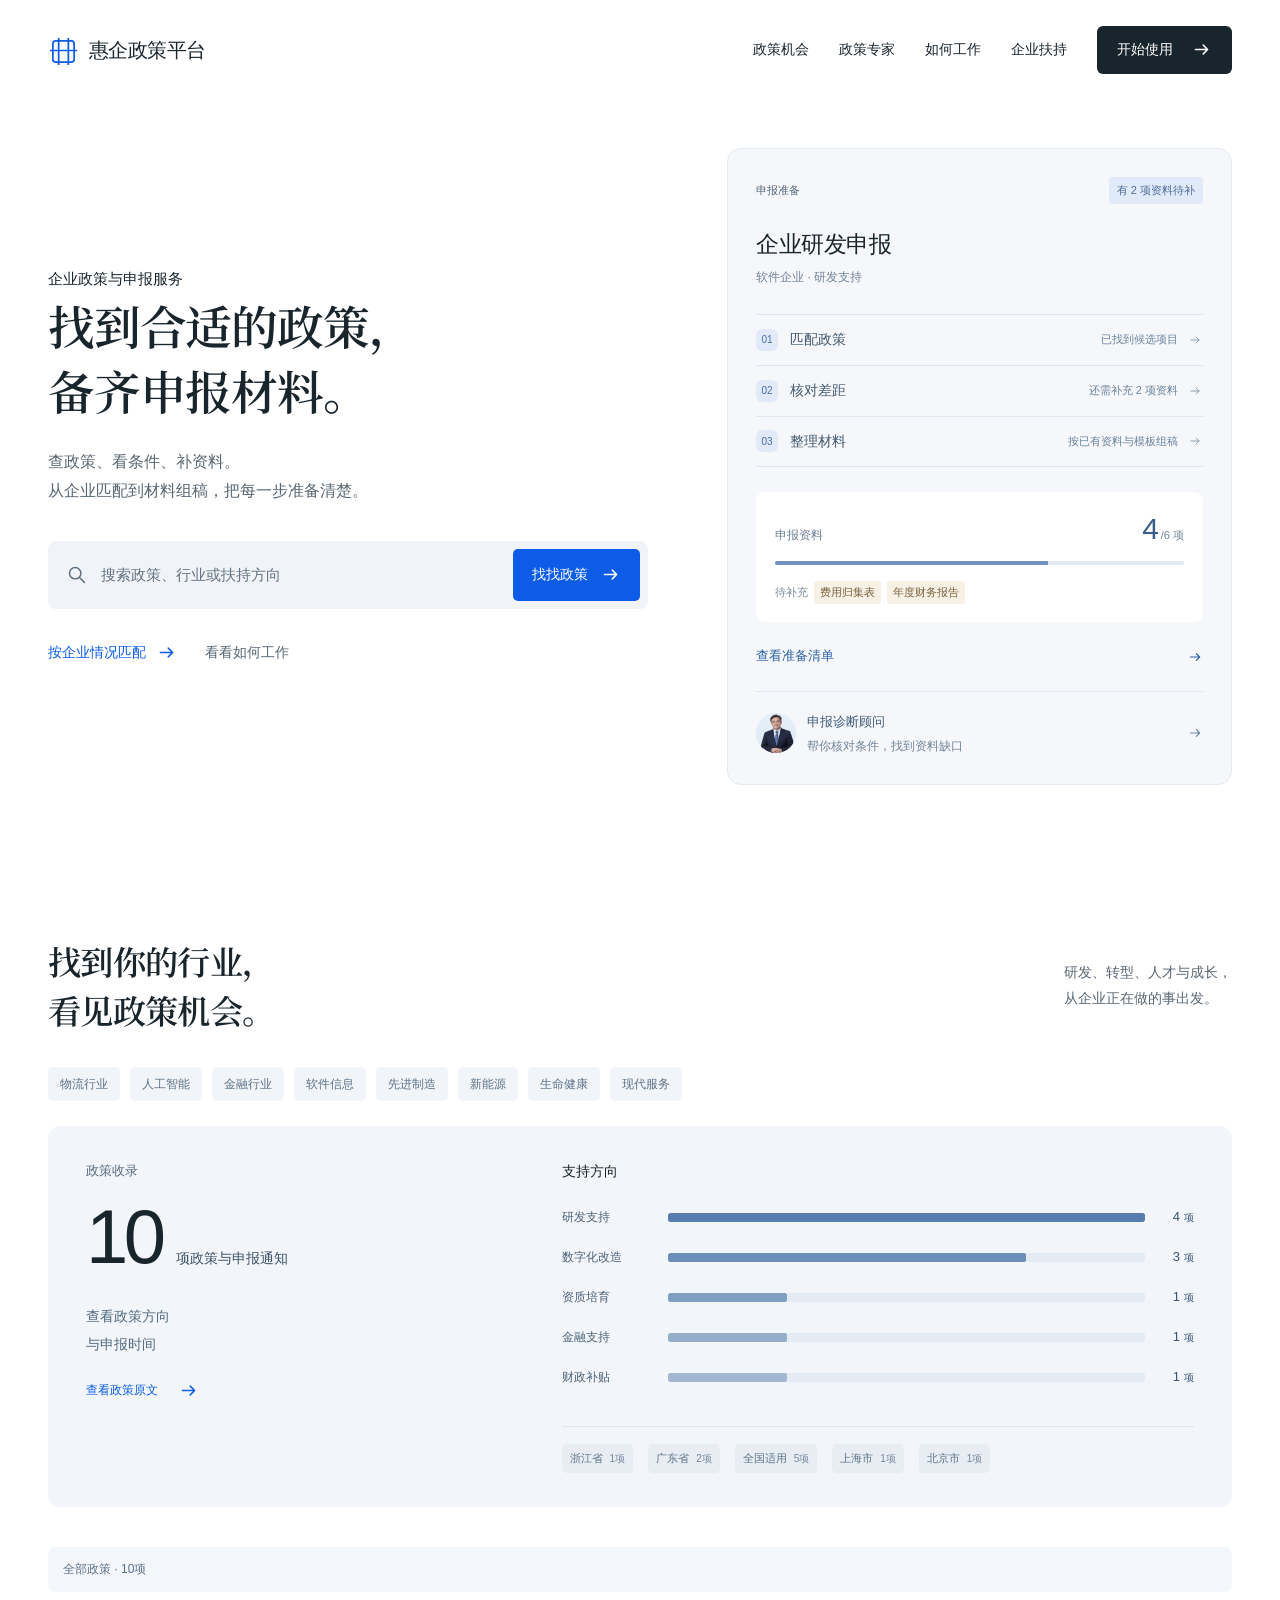
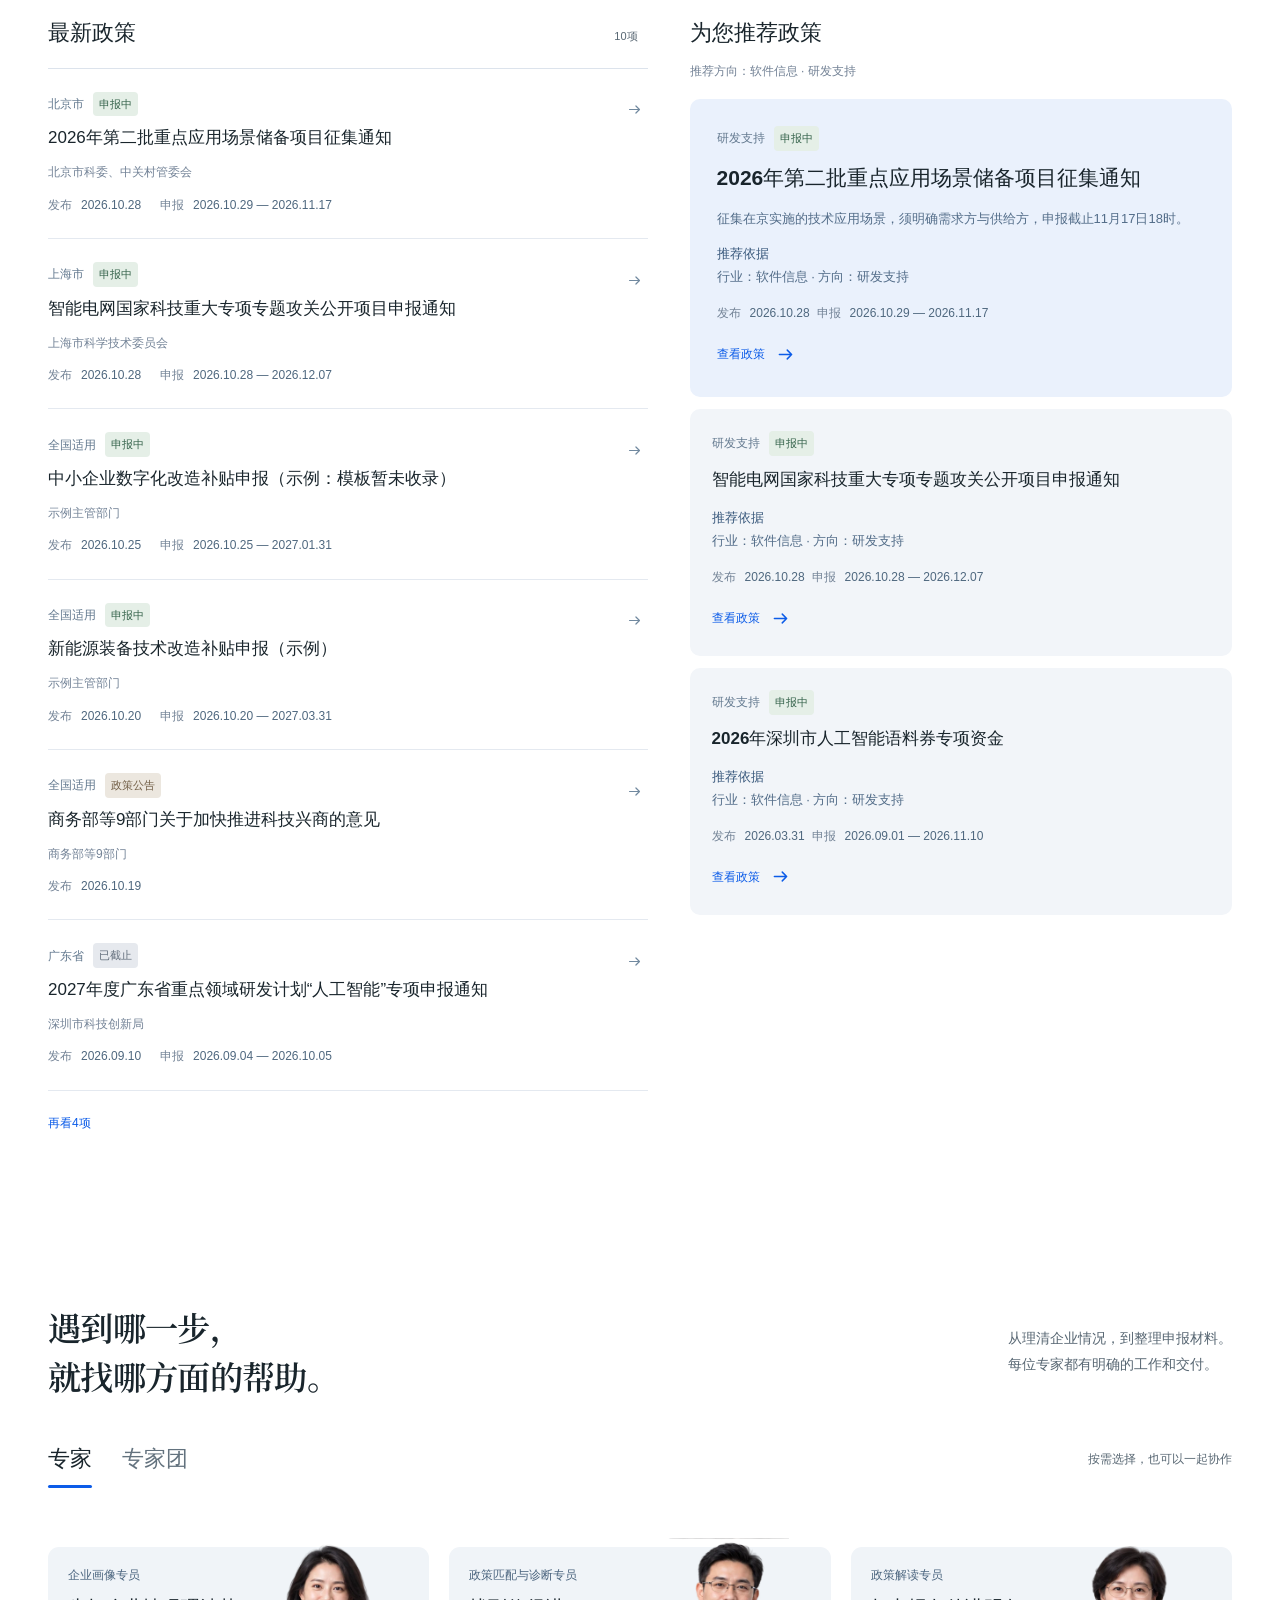
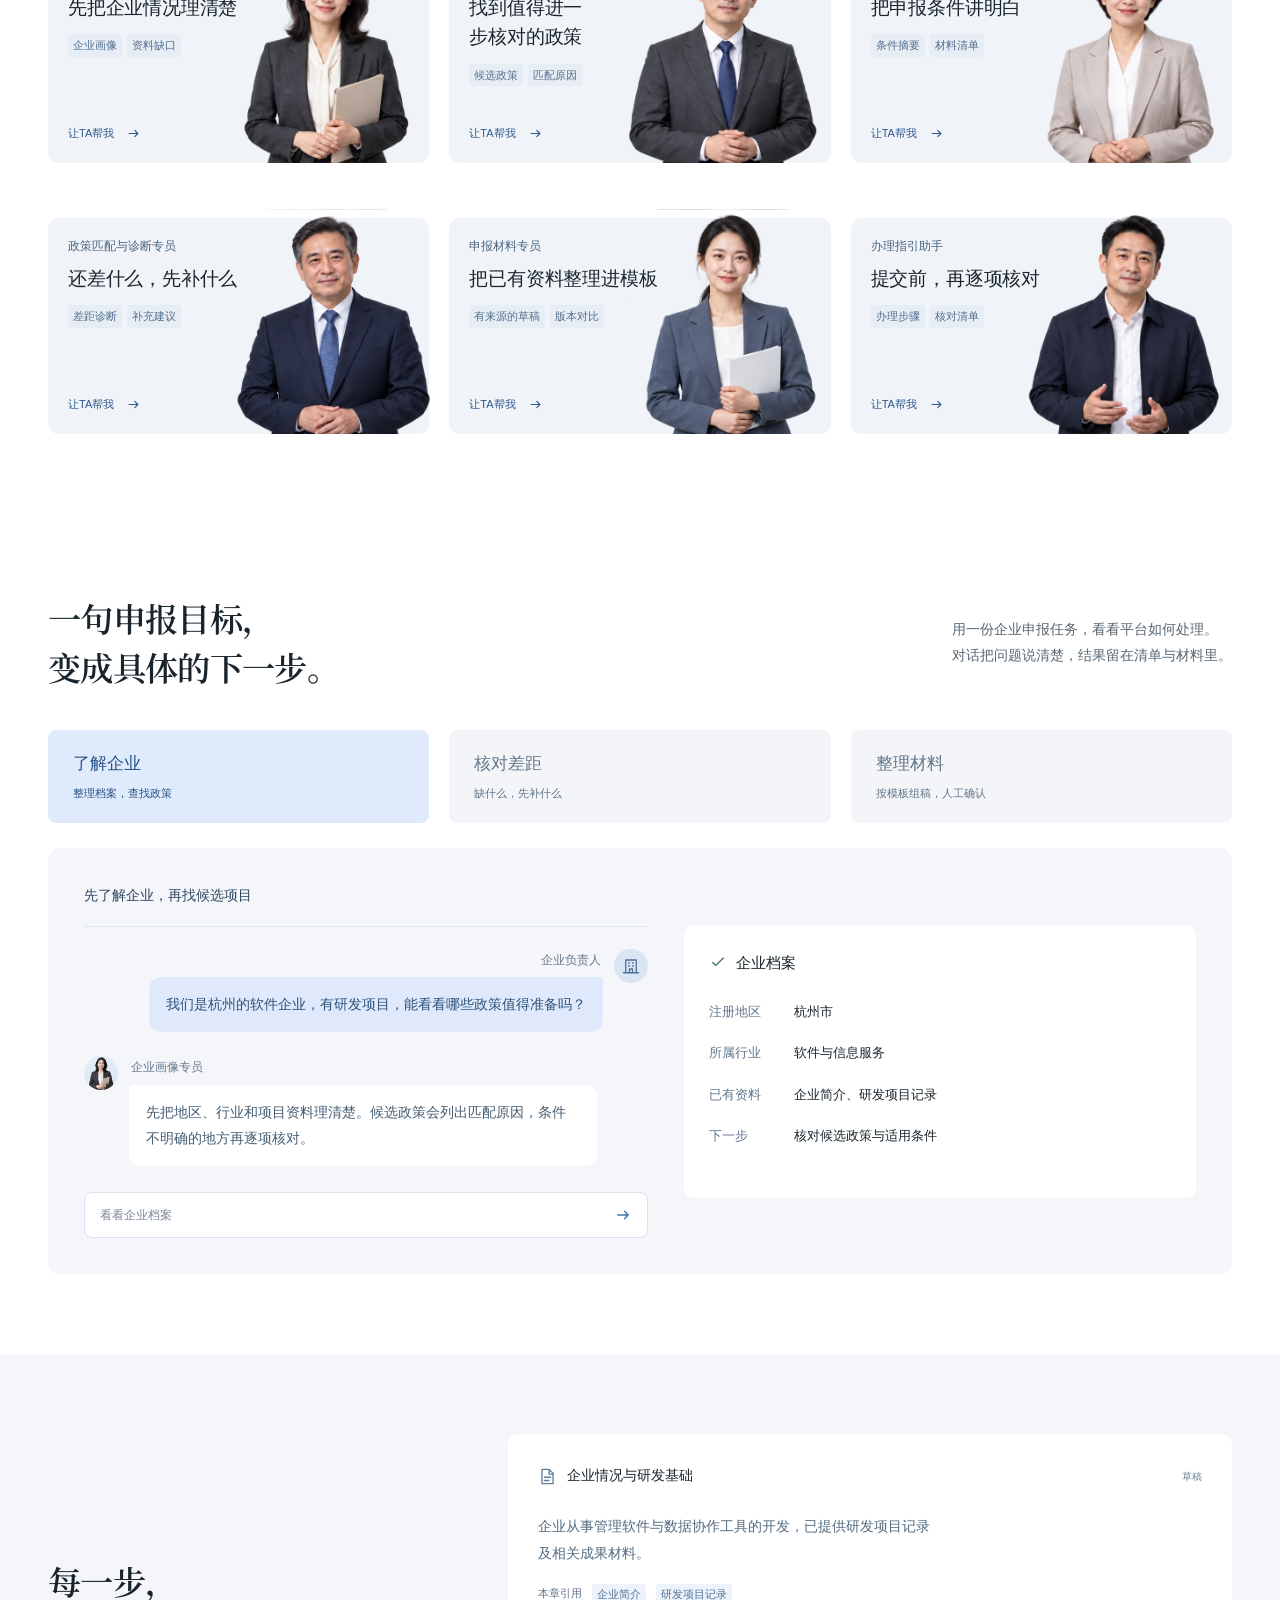
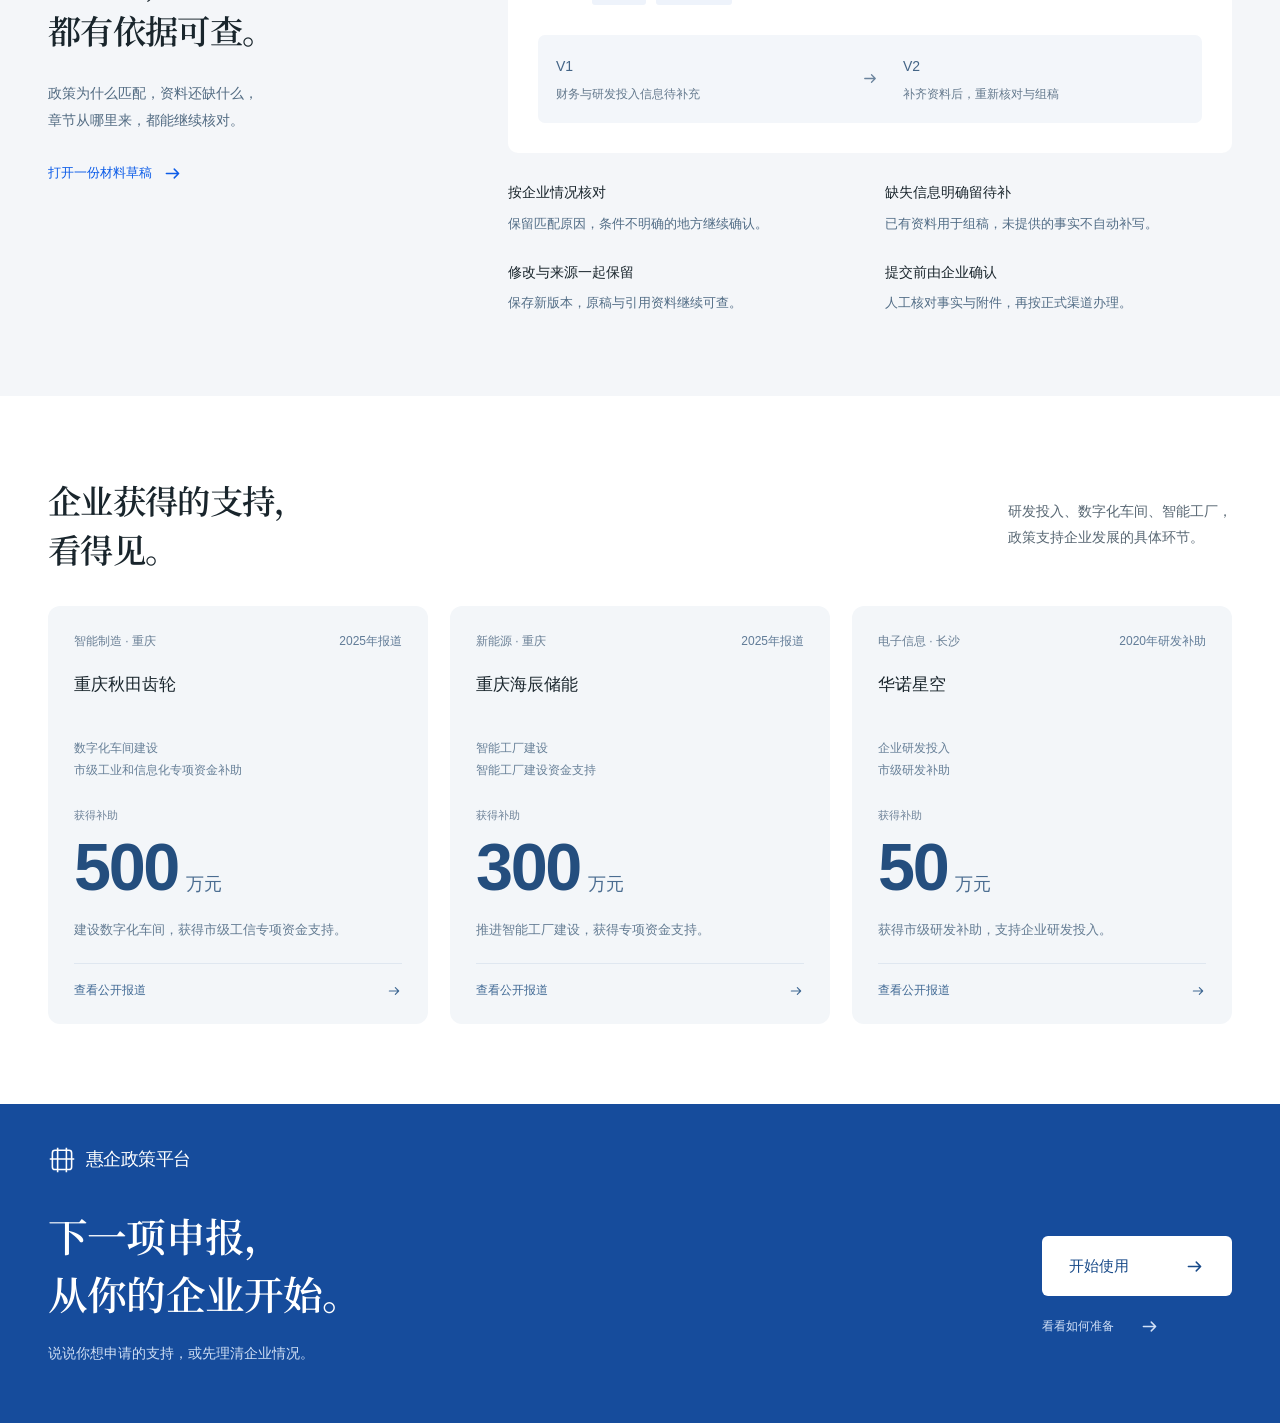
==== landing.html @ 5bdc1161 "Publish Huiqi V2.3 prototype from localhost 8773" ====
<!doctype html>
<html lang="zh-CN">
<head>
  <meta charset="utf-8"><meta name="viewport" content="width=device-width,initial-scale=1">
  <meta name="theme-color" content="#f4f6fa">
  <title>惠企政策平台 · 找到政策，准备申报</title>
  <meta name="description" content="了解企业情况、查找候选政策、核对申报差距，按已有资料整理申报材料。">
  <link rel="icon" href="data:image/svg+xml,%3Csvg xmlns='http://www.w3.org/2000/svg' viewBox='0 0 40 40'%3E%3Crect width='40' height='40' rx='8' fill='%230c5ce8'/%3E%3Cpath d='M11 12h18v16H11zM16 8v24m8-24v24M8 20h24' stroke='white' fill='none' stroke-width='2'/%3E%3C/svg%3E">
  <link rel="preload" href="assets/landing/policy-serif-display-v2.woff2" as="font" type="font/woff2" crossorigin>
  <link rel="stylesheet" href="landing.css?v=20261102-material-cards">
  <script defer src="expert-personas.js?v=20261102-material-cards"></script>
  <script defer src="public-policy-data.js?v=20261102-material-cards"></script>
  <script defer src="landing-data.js?v=20261102-material-cards"></script><script defer src="landing.js?v=v23-own"></script>
</head>
<body>
  <a class="skip-link" href="#main">跳到主要内容</a>
  <svg class="svg-library" xmlns="http://www.w3.org/2000/svg" aria-hidden="true"><defs>
    <symbol id="i-arrow" viewBox="0 0 24 24"><path d="M5 12h14m-5-5 5 5-5 5"/></symbol>
    <symbol id="i-search" viewBox="0 0 24 24"><circle cx="10.5" cy="10.5" r="6.5"/><path d="m16 16 5 5"/></symbol>
    <symbol id="i-check" viewBox="0 0 24 24"><path d="m5 12 4 4L19 6"/></symbol>
    <symbol id="i-file" viewBox="0 0 24 24"><path d="M14 3H5v18h14V8l-5-5ZM14 3v6h5M8 13h8M8 17h6"/></symbol>
    <symbol id="i-chevron" viewBox="0 0 24 24"><path d="m9 5 7 7-7 7"/></symbol>
  </defs></svg>
  <header class="site-header wrap">
    <a class="brand" href="landing.html" aria-label="惠企政策平台首页"><svg viewBox="0 0 32 32" aria-hidden="true"><rect x="5" y="6" width="22" height="22" rx="3"/><path d="M11 3v28M21 3v28M2 16h28"/></svg><span>惠企政策平台</span></a>
    <button id="menu-toggle" class="menu-toggle" type="button" aria-label="打开导航" aria-expanded="false" aria-controls="landing-nav"><span></span><span></span></button>
    <nav id="landing-nav" aria-label="主要导航"><a href="#opportunities">政策机会</a><a href="#experts">政策专家</a><a href="#how-it-works">如何工作</a><a href="#cases">企业扶持</a><a class="nav-action" href="index.html#dashboard">开始使用 <svg class="icon"><use href="#i-arrow"/></svg></a></nav>
  </header>
  <main id="main">
    <section class="hero wrap" aria-labelledby="hero-title">
      <div class="hero-copy">
        <p class="hero-eyebrow">企业政策与申报服务</p><h1 id="hero-title">找到合适的政策，<br>备齐申报材料。</h1>
        <p class="hero-description">查政策、看条件、补资料。<br class="desktop-break">从企业匹配到材料组稿，把每一步准备清楚。</p>
        <form id="hero-query-form" class="hero-query" role="search"><label class="sr-only" for="hero-query">搜索政策</label><svg class="icon"><use href="#i-search"/></svg><input id="hero-query" name="query" type="search" maxlength="100" placeholder="搜索政策、行业或扶持方向" aria-describedby="hero-query-status"><button type="submit">找找政策 <svg class="icon"><use href="#i-arrow"/></svg></button></form>
        <p id="hero-query-status" class="query-status" role="status"></p>
        <div class="hero-links"><a class="text-button" href="index.html#dashboard">按企业情况匹配 <svg class="icon"><use href="#i-arrow"/></svg></a><a href="#how-it-works">看看如何工作</a></div>
      </div>
      <article class="hero-project-preview" aria-label="企业申报准备任务">
        <header class="preview-header"><span>申报准备</span><span class="preview-status">有 2 项资料待补</span></header>
        <div class="preview-company"><h2>企业研发申报</h2><p>软件企业 · 研发支持</p></div>
        <ol class="preview-milestones" aria-label="申报准备事项">
          <li><a href="index.html#task?task=task-innovation&amp;work=match"><span>01</span><strong>匹配政策</strong><small>已找到候选项目</small><svg class="icon"><use href="#i-arrow"/></svg></a></li>
          <li><a href="index.html#task?task=task-innovation&amp;work=diagnosis"><span>02</span><strong>核对差距</strong><small>还需补充 2 项资料</small><svg class="icon"><use href="#i-arrow"/></svg></a></li>
          <li><a href="index.html#task?task=task-innovation&amp;work=assembly"><span>03</span><strong>整理材料</strong><small>按已有资料与模板组稿</small><svg class="icon"><use href="#i-arrow"/></svg></a></li>
        </ol>
        <section class="preview-readiness" aria-label="资料准备情况"><div><span>申报资料</span><strong>4<small>/6 项</small></strong></div><progress value="4" max="6" aria-label="6项资料中已具备4项"></progress><p><span>待补充</span><span>费用归集表</span><span>年度财务报告</span></p></section>
        <a class="preview-open" href="index.html#task?task=task-innovation&amp;work=diagnosis">查看准备清单 <svg class="icon"><use href="#i-arrow"/></svg></a>
        <a class="preview-adviser" href="index.html#task?task=task-innovation&amp;work=diagnosis"><span class="portrait" style="--portrait-x:100%;--portrait-y:100%" aria-hidden="true"></span><div><strong>申报诊断顾问</strong><span>帮你核对条件，找到资料缺口</span></div><svg class="icon"><use href="#i-arrow"/></svg></a>
      </article>
    </section>

    <section id="opportunities" class="opportunities section wrap" aria-labelledby="opportunity-title">
      <div class="section-head"><h2 id="opportunity-title">找到你的行业，<br>看见政策机会。</h2><div class="section-intro"><p>研发、转型、人才与成长，<br>从企业正在做的事出发。</p></div></div>
      <div class="industry-labels" role="group" aria-label="按行业查看政策"><button type="button" data-industry="物流行业" aria-pressed="false">物流行业</button><button type="button" data-industry="人工智能" aria-pressed="false">人工智能</button><button type="button" data-industry="金融行业" aria-pressed="false">金融行业</button><button type="button" data-industry="软件信息" aria-pressed="false">软件信息</button><button type="button" data-industry="先进制造" aria-pressed="false">先进制造</button><button type="button" data-industry="新能源" aria-pressed="false">新能源</button><button type="button" data-industry="生命健康" aria-pressed="false">生命健康</button><button type="button" data-industry="现代服务" aria-pressed="false">现代服务</button></div>
      <div class="opportunity-overview" data-ui>
        <div id="opportunity-summary" class="opportunity-summary"><h3>政策收录</h3><div class="opportunity-total"><strong data-stat="total">8</strong><span>项政策与申报通知</span></div><p>查看政策方向<br>与申报时间</p><a href="#policy-feed">查看政策原文 <svg class="icon"><use href="#i-arrow"/></svg></a></div>
        <div class="industry-distribution"><h3>支持方向</h3><div id="distribution-chart" class="distribution-chart"></div><div id="region-summary" class="region-summary" aria-label="地区覆盖"></div></div>
      </div>
      <div id="policy-feed" class="policy-feed">
        <div class="policy-selection"><p id="selection-summary" aria-live="polite"></p><button id="reset-selection" class="text-button" type="button" hidden>查看全部政策</button></div>
        <div class="policy-columns">
          <section class="latest-policies" aria-labelledby="latest-title"><div class="section-subhead"><h3 id="latest-title">最新政策</h3><span id="policy-count" aria-live="polite"></span></div><div id="policy-list"></div><div id="policy-empty" class="empty-state" hidden><h3>没有找到相关政策</h3><p>换个关键词，再试一次。</p><button id="clear-search" class="text-button" type="button">查看全部政策</button></div><button id="show-more-policies" class="text-button" type="button">查看更多政策 <svg class="icon"><use href="#i-arrow"/></svg></button></section>
          <section class="recommended-policies" aria-labelledby="recommended-title"><div class="section-subhead"><h3 id="recommended-title">为您推荐政策</h3></div><p id="recommendation-context" class="recommendation-context"></p><div id="recommended-policy-list"></div></section>
        </div>
        <section id="policy-reader" class="policy-reader" tabindex="-1" aria-label="政策条件与材料" hidden></section>
      </div>
    </section>

    <section id="experts" class="experts-section section" aria-labelledby="experts-title"><div class="wrap">
      <div class="section-head"><h2 id="experts-title">遇到哪一步，<br>就找哪方面的帮助。</h2><div class="section-intro"><p>从理清企业情况，到整理申报材料。<br>每位专家都有明确的工作和交付。</p></div></div>
      <div class="experts-toolbar"><div class="main-tabs" role="tablist" aria-label="专家与专家团"><button id="experts-tab" type="button" role="tab" data-expert-tab="experts" aria-controls="expert-grid" aria-selected="true" class="is-active">专家</button><button id="teams-tab" type="button" role="tab" data-expert-tab="teams" aria-controls="team-grid" aria-selected="false" tabindex="-1">专家团</button></div><span>按需选择，也可以一起协作</span></div>
      <div id="expert-grid" class="expert-grid" role="tabpanel" aria-labelledby="experts-tab"></div><div id="team-grid" class="team-grid" role="tabpanel" aria-labelledby="teams-tab" hidden></div>
    </div></section>

    <section id="how-it-works" class="how-section section wrap" aria-labelledby="how-title">
      <div class="section-head"><h2 id="how-title">一句申报目标，<br>变成具体的下一步。</h2><div class="section-intro"><p>用一份企业申报任务，看看平台如何处理。<br>对话把问题说清楚，结果留在清单与材料里。</p></div></div>
      <div id="work-steps" class="work-steps" role="tablist" aria-label="工作阶段"><button id="step-profile" type="button" data-work-step="profile" role="tab" aria-controls="work-preview" aria-selected="true" class="is-active"><span>了解企业</span><small>整理档案，查找政策</small></button><button id="step-diagnosis" type="button" data-work-step="diagnosis" role="tab" aria-controls="work-preview" aria-selected="false" tabindex="-1"><span>核对差距</span><small>缺什么，先补什么</small></button><button id="step-assembly" type="button" data-work-step="assembly" role="tab" aria-controls="work-preview" aria-selected="false" tabindex="-1"><span>整理材料</span><small>按模板组稿，人工确认</small></button></div>
      <div id="work-preview" class="work-preview" role="tabpanel" aria-live="polite" data-ui></div>
    </section>

    <section class="evidence-section section" aria-labelledby="evidence-title"><div class="wrap evidence-layout"><div class="evidence-heading"><h2 id="evidence-title">每一步，<br>都有依据可查。</h2><p>政策为什么匹配，资料还缺什么，<br>章节从哪里来，都能继续核对。</p><a class="text-button" href="index.html#task?task=task-innovation&amp;work=assembly">打开一份材料草稿 <svg class="icon"><use href="#i-arrow"/></svg></a></div><div class="evidence-content"><div class="source-document" data-ui><div class="source-document-head"><svg class="icon"><use href="#i-file"/></svg><strong>企业情况与研发基础</strong><span>草稿</span></div><p>企业从事管理软件与数据协作工具的开发，已提供研发项目记录及相关成果材料。</p><div class="source-reference"><span>本章引用</span><span>企业简介</span><span>研发项目记录</span></div><div class="version-example"><div><span>V1</span><p>财务与研发投入信息待补充</p></div><svg class="icon"><use href="#i-arrow"/></svg><div><span>V2</span><p>补齐资料后，重新核对与组稿</p></div></div></div><div class="evidence-points"><div><h3>按企业情况核对</h3><p>保留匹配原因，条件不明确的地方继续确认。</p></div><div><h3>缺失信息明确留待补</h3><p>已有资料用于组稿，未提供的事实不自动补写。</p></div><div><h3>修改与来源一起保留</h3><p>保存新版本，原稿与引用资料继续可查。</p></div><div><h3>提交前由企业确认</h3><p>人工核对事实与附件，再按正式渠道办理。</p></div></div></div></div></section>

    <section id="cases" class="cases-section section wrap" aria-labelledby="cases-title"><div class="section-head"><h2 id="cases-title">企业获得的支持，<br>看得见。</h2><div class="section-intro"><p>研发投入、数字化车间、智能工厂，<br>政策支持企业发展的具体环节。</p></div></div><div id="case-grid" class="case-grid"></div></section>

  </main>
  <footer id="start" class="start-section"><div class="wrap"><a class="brand footer-brand" href="landing.html" aria-label="惠企政策平台首页"><svg viewBox="0 0 32 32" aria-hidden="true"><rect x="5" y="6" width="22" height="22" rx="3"/><path d="M11 3v28M21 3v28M2 16h28"/></svg><span>惠企政策平台</span></a><div class="start-layout"><div><h2>下一项申报，<br>从你的企业开始。</h2><p>说说你想申请的支持，或先理清企业情况。</p></div><div class="start-actions"><a href="index.html#dashboard" class="button button-light">开始使用 <svg class="icon"><use href="#i-arrow"/></svg></a><a href="index.html#task?task=task-innovation">看看如何准备 <svg class="icon"><use href="#i-arrow"/></svg></a></div></div></div></footer>
  <noscript><div class="noscript wrap"><p>开启JavaScript后，可查询政策、选择专家和查看工作过程。</p><a href="index.html#dashboard">进入平台开始使用</a></div></noscript>
</body>
</html>
---- landing.css ----
@font-face{font-family:PolicyDIN;src:local('DIN Alternate Bold'),local('DINAlternate-Bold'),local('DIN 2014');font-style:normal;font-weight:700;font-display:swap}
@font-face{font-family:PolicySerif;src:url('assets/landing/policy-serif-display-v2.woff2') format('woff2');font-style:normal;font-weight:600;font-display:swap}
:root{--ink:#19252c;--muted:#586773;--blue:#0c5ce8;--blue-dark:#12489a;--ground:#fff;--surface:#f1f4f8;--mist:#e7edf4;--display:PolicySerif,"Noto Serif SC","Songti SC",serif;--sans:-apple-system,BlinkMacSystemFont,"Segoe UI","PingFang SC","Microsoft YaHei",sans-serif;--ease:cubic-bezier(.16,1,.3,1);font-family:var(--sans);color:var(--ink);font-size:15px;line-height:1.7;font-synthesis:none;color-scheme:light}
*{box-sizing:border-box}body{margin:0;background:var(--ground)}h1,h2,h3,h4,p{margin:0}h1,h2,h3,h4{font-weight:600;text-wrap:balance}h1,h2{font-family:var(--display);letter-spacing:-.025em}a{color:inherit;text-decoration:none}button,input,select{font:inherit;color:inherit}button{cursor:pointer;border:0;background:none}button,a{-webkit-tap-highlight-color:transparent;touch-action:manipulation}button:disabled{opacity:.35;cursor:not-allowed}input,select{caret-color:var(--blue)}::selection{background:#c9dcff;color:#132e58}button:focus-visible,a:focus-visible,select:focus-visible,input:focus-visible{outline:3px solid #77a8fa;outline-offset:5px}::placeholder{color:#647482;opacity:1}img{max-width:100%}[hidden]{display:none!important}.svg-library{position:absolute;width:0;height:0;overflow:hidden}.icon{width:21px;height:21px;stroke:currentColor;stroke-width:1.7;fill:none;stroke-linecap:round;stroke-linejoin:round;flex:none;vertical-align:middle}.wrap{width:calc(100% - 96px);max-width:1320px;margin-inline:auto}.section{scroll-margin-top:24px}.sr-only{position:absolute;width:1px;height:1px;padding:0;margin:-1px;overflow:hidden;clip:rect(0,0,0,0);white-space:nowrap;border:0}.skip-link{position:fixed;left:20px;top:-80px;z-index:99;background:var(--blue);color:white;padding:12px 20px}.skip-link:focus{top:12px}.site-header{height:100px;display:flex;align-items:center;justify-content:space-between;gap:30px}.brand{display:flex;align-items:center;gap:10px;font-size:20px;font-weight:650;letter-spacing:-.03em;white-space:nowrap}.brand>svg{width:31px;height:31px;fill:none;stroke:var(--blue);stroke-width:1.8}#landing-nav{display:flex;align-items:center;gap:30px;font-size:14px}#landing-nav>a:not(.nav-action){padding:12px 0}#landing-nav>a:hover{color:var(--blue)}.nav-action{background:var(--ink);color:white;padding:12px 20px;display:inline-flex;align-items:center;gap:18px;border-radius:6px}#landing-nav>a.nav-action:hover{background:#293e4a;color:white}.menu-toggle{display:none}.hero{display:grid;grid-template-columns:minmax(0,5fr) minmax(0,4fr);align-items:center}.hero-copy{min-width:0;padding-top:6px}.hero h1{}.hero-description{color:var(--muted);max-width:39em}.hero-query{display:flex;align-items:center;gap:14px;background:#f0f3f7;border-radius:8px;padding:8px 8px 8px 18px;margin-top:35px;max-width:600px}.hero-query>.icon{color:#5c7081}.hero-query input{border:0;outline:0;background:transparent;min-width:0;flex:1;width:100%;padding:13px 0}.hero-query button{display:flex;gap:12px;align-items:center;justify-content:center;background:var(--blue);color:white;white-space:nowrap;padding:14px 19px;border-radius:5px}.hero-query button:hover{background:#084dbf}.query-status{font-size:12px;line-height:1.6;margin-top:8px;color:var(--muted)}.query-status:empty{display:none}.hero-links{display:flex;gap:28px;align-items:center;margin-top:24px}.hero-links>a:last-child{color:var(--muted)}.hero-links a:hover{text-decoration:underline;text-underline-offset:5px}.text-button{display:inline-flex;align-items:center;justify-content:center;gap:10px;color:var(--blue);font-size:13px;padding:8px 0;min-height:40px}.text-button:hover{color:#073d9b}.portrait{background-image:url('assets/landing/policy-advisers.webp');background-size:300% 200%;background-position:var(--portrait-x) var(--portrait-y);background-repeat:no-repeat;background-color:#eaf0f7}.section-head{display:flex;justify-content:space-between}.section-head h2{}.section-intro{}.section-intro>p{color:var(--muted)}.data-caption{display:block;font-size:11px;color:#62717d;line-height:1.8;margin-top:13px}.opportunities{padding-top:55px}.opportunity-overview{display:grid;grid-template-columns:.8fr 1.2fr;gap:54px;padding:34px 38px;background:#f2f5f9;border-radius:12px}.opportunity-summary h3{font-size:13px;font-weight:400;color:#576c80}.opportunity-total{display:flex;align-items:baseline;gap:15px;margin:8px 0 20px}.opportunity-total>strong{font-size:76px;font-weight:500;letter-spacing:-.06em;font-variant-numeric:tabular-nums;line-height:1.2}.opportunity-total>span{font-size:14px;color:#3b5269}.opportunity-summary>p{font-size:14px;line-height:2;color:#526b80}.opportunity-summary b{font-weight:600;font-variant-numeric:tabular-nums;color:#243f5e}.opportunity-summary>#national-count{display:block;font-size:11px;color:#647484;margin-top:10px}.opportunity-summary>a{display:inline-flex;align-items:center;gap:20px;margin-top:22px;font-size:12px;color:var(--blue)}.distribution-heading{display:flex;align-items:center;justify-content:space-between;gap:15px;margin-bottom:24px}.distribution-heading h3{font-size:14px;font-weight:500}.distribution-chart{display:grid;gap:11px;min-height:190px;align-content:center}.distribution-row{display:grid;grid-template-columns:92px 1fr 35px;gap:14px;align-items:center;min-height:28px;width:100%;padding:0;text-align:left}.distribution-label{font-size:12px;color:#4c6279}.distribution-track{height:9px;display:block;background:#e5ebf3;border-radius:2px;overflow:hidden}.distribution-bar{display:block;height:100%;background:#577dae;border-radius:2px}.bar-1{background:#6b8fb9}.bar-2{background:#7f9fc2}.bar-3{background:#94adc9}.bar-4{background:#a3b8d0}.bar-5{background:#b0c2d8}.distribution-value{font-size:13px;color:#365574;text-align:right;font-variant-numeric:tabular-nums}.distribution-value small{font-size:10px;margin-left:4px}.distribution-empty{font-size:13px;color:#4e647d}.distribution-empty strong{font-weight:500}.distribution-empty p{font-size:12px;margin-top:9px}.policy-feed{margin-top:58px;scroll-margin-top:30px}.section-subhead{display:flex;justify-content:space-between;align-items:center;gap:20px;margin-bottom:25px}.section-subhead>h3{font-size:22px;font-weight:500}#policy-count{margin-right:10px}.section-kicker{font-size:11px;color:#54708c}.policy-status{font-size:10px;display:inline-flex;align-items:center;white-space:nowrap;color:#35634b;background:#e5efe7;padding:4px 8px;border-radius:4px}.status-upcoming{background:#e4eafa;color:#3f5b8b}.status-closed{background:#e6e9ee;color:#606c7a}.status-unknown,.status-notice,.status-result{background:#ece7df;color:#705d45}.policy-dates{display:grid;gap:12px;margin:28px 0 22px;width:100%;font-size:11px}.policy-dates>div{display:grid;grid-template-columns:65px minmax(0,1fr);gap:10px}.policy-dates dt{color:#5d7185}.policy-dates dd{margin:0;overflow-wrap:anywhere;font-variant-numeric:tabular-nums}.empty-state{padding:30px;color:var(--muted);font-size:13px}.empty-state p{margin-top:12px}.policy-reader{padding:35px 40px;background:#f1f5fa;border-radius:12px;margin-top:35px;outline:none}.policy-reader-head{display:flex;align-items:center;justify-content:flex-end;gap:20px;margin-bottom:15px}.policy-reader-head>.section-kicker{margin-right:auto}.policy-reader>h3{font-size:25px;line-height:1.6}.policy-reader>p{font-size:13px;line-height:1.9;color:#516b85;margin-top:15px}.policy-reader .policy-dates{max-width:550px;margin-block:25px}.policy-reader-columns{display:grid;grid-template-columns:1fr 1fr;gap:36px}.policy-reader-columns h4{font-size:14px}.policy-reader-columns ul{font-size:12px;color:#526d86;line-height:2;padding-left:18px;margin-top:12px}.policy-reader-foot{display:flex;align-items:center;justify-content:space-between;gap:25px;margin-top:25px}.policy-reader-foot>p{font-size:11px;color:#5b7287;max-width:55ch}.button{display:inline-flex;justify-content:center;align-items:center;gap:22px;padding:13px 22px;min-height:46px;border-radius:6px;font-size:13px;white-space:nowrap}.button-primary{background:var(--blue);color:white}.button-primary:hover{background:#084fca}.experts-section{}.experts-toolbar{display:flex;align-items:center;justify-content:space-between;gap:25px;margin-bottom:30px}.experts-toolbar>span{font-size:12px;color:var(--muted)}.main-tabs{display:flex;gap:30px;align-items:center}.main-tabs button{font-size:22px;font-weight:500;padding:7px 0;color:#63727e;position:relative}.main-tabs button.is-active{color:var(--ink)}.main-tabs button.is-active:after{content:"";position:absolute;left:0;right:0;bottom:-3px;height:3px;background:var(--blue);border-radius:2px}.how-section .section-head{margin-bottom:38px}.work-steps{display:grid;grid-template-columns:repeat(3,minmax(0,1fr));gap:20px;margin-bottom:25px}.work-steps button{text-align:left;padding:20px 25px;background:#f3f5f8;color:#607487;border-radius:8px;display:grid;gap:5px}.work-steps button>span{font-size:17px}.work-steps button>small{font-size:11px}.work-steps button.is-active{background:#dfeafc;color:#285287}.work-preview{display:grid;grid-template-columns:1.1fr 1fr;background:#f4f6fa;border-radius:12px;align-items:center;min-height:380px}.work-chat{min-width:0;display:flex;flex-direction:column;align-items:stretch}.chat-preview-heading{display:flex;align-items:center;justify-content:space-between;gap:15px;padding-bottom:18px;margin-bottom:22px;border-bottom:1px solid #e0e6ee}.chat-preview-heading h3{font-size:14px;font-weight:500}.chat-preview-heading>span{font-size:10px;color:#677b90}.work-message{display:flex;align-items:flex-start;gap:11px;width:91%;max-width:100%;line-height:1.9}.work-message+.work-message{margin-top:24px}.work-chat-avatar{display:grid;place-items:center;flex:0 0 34px;width:34px;height:34px;border-radius:50%;overflow:hidden;background-color:#e1e8f1;color:#61758b}.work-chat-avatar .icon{width:18px;height:18px}.work-message-body{min-width:0;max-width:calc(100% - 45px)}.work-message-body>span{display:block;color:#64788c;margin:0 0 6px 2px}.work-message-body>p{padding:14px 17px;background:#fff;color:#455d73;border-radius:3px 11px 11px 11px;line-height:1.9;overflow-wrap:anywhere}.message-user .work-message-body>p{background:#dfe9fb;border-radius:12px 3px 12px 12px;color:#2e527a}.message-user .work-chat-avatar{background:#d9e4f5;color:#50709a}.work-chat-entry{display:flex;align-items:center;justify-content:space-between;gap:18px;min-height:46px;padding:12px 15px;border:1px solid #d9e1ec;border-radius:8px;background:#fff;color:#7a8898;font-size:12px;margin-top:26px}.work-chat-entry:hover{border-color:#8daadd;color:#355d98}.work-chat-entry .icon{width:18px;height:18px;color:#4071af}.work-result{background:white;padding:25px;border-radius:10px}.work-result-title{display:flex;align-items:center;gap:9px}.work-result-title>.icon{color:#46745c;width:18px}.work-result-title h3{font-size:15px;font-weight:500}.work-result-title>span{font-size:9px;margin-left:auto;background:#f0f3f7;padding:2px 6px;color:#61768d;border-radius:3px}.work-result dl{display:grid;gap:18px;margin:25px 0}.work-result dl>div{display:grid;grid-template-columns:70px 1fr;gap:15px}.work-result dt{color:#61768b}.work-result dd{margin:0}.work-result-caption{font-size:10px;color:#61768b}.evidence-section{}.evidence-layout{display:grid;grid-template-columns:.7fr 1.3fr;gap:70px;align-items:center}.evidence-heading h2{}.evidence-heading>p{font-size:14px;color:#526b82;line-height:1.9;margin-top:25px}.evidence-heading>.text-button{margin-top:20px}.source-document{background:#fff;padding:30px;border-radius:10px}.source-document-head{display:flex;align-items:center;gap:10px;font-size:14px}.source-document-head strong{font-weight:500}.source-document-head>.icon{width:19px;color:#627f9e}.source-document-head>span{margin-left:auto;font-size:10px;color:#718295}.source-document>p{line-height:2;color:#546b80;margin:25px 0 18px;max-width:52ch}.source-reference{display:flex;gap:10px;flex-wrap:wrap;color:#4f7198}.source-reference>span:first-child{color:#617285}.source-reference>span:not(:first-child){background:#eef3fb;padding:1px 5px;border-radius:3px}.version-example{display:flex;align-items:center;gap:24px;margin-top:30px;background:#f3f6fa;padding:18px;border-radius:7px}.version-example>div{flex:1}.version-example>div>span{font-size:14px;font-weight:500;color:#436486}.version-example p{color:#64798d;margin-top:5px}.version-example>.icon{width:18px;color:#6b849d}.evidence-points{display:grid;grid-template-columns:1fr 1fr;gap:25px 30px;margin-top:28px}.evidence-points h3{font-weight:500}.evidence-points p{color:#526d86;line-height:1.9;margin-top:7px}.start-section{background:#164c9c;color:#fff}.footer-brand{display:inline-flex;color:#fff;font-size:18px}.footer-brand>svg{stroke:currentColor;width:28px;height:28px}.start-layout{display:flex;align-items:center;justify-content:space-between;gap:50px}.start-section h2{}.start-section p{color:#d0dff4;margin-top:20px}.start-actions{display:flex;flex-direction:column;align-items:flex-start;gap:20px}.button-light{background:white;color:#174988;font-weight:500;gap:55px;padding:17px 27px;font-size:15px;min-height:56px}.button-light:hover{background:#e9f0fc}.start-actions>a:last-child{display:flex;align-items:center;gap:25px;font-size:12px;color:#d2e1f7}.noscript{padding-block:30px;font-size:13px}.noscript a{color:var(--blue);display:inline-block;margin-top:10px}

/* 政策动态：最新通知与候选推荐各自保持连续阅读。 */
.policy-columns{display:grid;grid-template-columns:minmax(0,1.05fr) minmax(0,.95fr);gap:42px;align-items:start}
.policy-columns>section{min-width:0}
.policy-columns .section-subhead{margin-bottom:19px;align-items:baseline}
.policy-columns .section-subhead>h3{font-family:var(--sans);font-size:22px;font-weight:600;line-height:1.5;max-width:none}
.policy-columns .section-subhead p{font-size:11px;color:var(--muted);margin-top:7px}
#policy-count{font-size:11px;color:var(--muted);font-variant-numeric:tabular-nums;white-space:nowrap}
#policy-list{display:grid;gap:0;border-top:1px solid #dce3ec}
.policy-row{display:grid;grid-template-columns:minmax(0,1fr) 28px;gap:12px 15px;align-items:start;padding:23px 0;border-bottom:1px solid #e4e9f0;background:transparent;border-radius:0}
.policy-row-copy{min-width:0}
.policy-meta{display:flex;gap:9px;flex-wrap:wrap;align-items:center;color:#63798f;margin-bottom:8px}
.policy-meta .policy-status{padding:3px 6px}
.policy-row h3{font-size:16px;font-weight:500;line-height:1.75;text-wrap:pretty}
.policy-row h3 button{font:inherit;text-align:left;padding:0}
.policy-row h3 button:hover{color:var(--blue)}
.policy-summary{font-size:12px;color:#61778c;line-height:1.8;margin-top:10px;max-width:64ch}
.policy-agency{color:#738397;margin-top:9px}
.policy-row-dates{grid-column:1;display:flex;flex-wrap:wrap;gap:7px 19px;margin:0;font-variant-numeric:tabular-nums;align-content:start}
.policy-row-dates>div{display:flex;gap:9px}
.policy-row-dates dt{color:#738396}
.policy-row-dates dd{margin:0;color:#4f687f;overflow-wrap:anywhere}
.policy-row-open{grid-column:2;grid-row:1/3;display:grid;place-items:center;width:28px;height:36px;border-radius:5px;color:#71899f}
.policy-row-open:hover{background:#edf2f9;color:var(--blue)}
.policy-row-open .icon{width:17px}
#show-more-policies{margin-top:12px;font-size:12px}
#recommended-policy-list{display:grid;gap:12px}
.recommendation-card{background:#f2f5f9;border-radius:10px;padding:22px;min-width:0}
.recommendation-card:first-child{background:#eaf1fc;padding:27px}
.recommendation-card h3,.recommendation-card h4{font-family:var(--sans);font-size:17px;font-weight:600;line-height:1.65;text-wrap:pretty;margin:0}
.recommendation-card:first-child h3,.recommendation-card:first-child h4{font-size:21px;line-height:1.6}
.recommendation-card h3 button,.recommendation-card h4 button{padding:0;font:inherit;text-align:left}
.recommendation-card h3 button:hover,.recommendation-card h4 button:hover{color:var(--blue)}
.recommendation-card .policy-meta{margin-bottom:10px}
.recommendation-card>p,.recommendation-reason{line-height:1.9;color:#536d89;margin:12px 0}
.recommendation-reason strong{font-weight:500;color:#37577b}
.recommendation-card .policy-dates{gap:8px;margin:16px 0;font-size:10px}
.recommendation-card .policy-dates>div{grid-template-columns:56px minmax(0,1fr)}
.recommendation-card .policy-row-dates{margin-top:14px;gap:7px}
.recommendation-card .text-button{font-size:12px;margin-top:7px;padding-bottom:0}
.recommendation-card .policy-agency{}
.industry-labels{display:flex;align-items:center;flex-wrap:wrap;gap:10px;margin:0 0 25px}
.industry-labels>span{display:inline-flex;align-items:center;gap:7px;background:#f1f4f8;border-radius:5px;padding:7px 12px;font-size:12px;color:#536d85}
.industry-labels strong,.industry-labels b{font-weight:500;color:#355c86;font-variant-numeric:tabular-nums}
.industry-distribution{min-width:0;display:grid;gap:12px}
.industry-distribution>h3{font-size:14px;font-weight:500;margin-bottom:6px}
.industry-distribution .distribution-row{min-height:25px}
.industry-distribution .distribution-track{height:9px}
.region-summary{display:flex;flex-wrap:wrap;gap:8px 15px;margin-top:22px;padding-top:17px;border-top:1px solid #dfe6ee;font-size:11px;line-height:1.8;color:#64798e}
.region-summary>span{display:inline-flex;gap:6px}
.region-summary b,.region-summary strong{font-weight:500;font-variant-numeric:tabular-nums;color:#3d5c7e}
/* 推荐说明与业务场景只展示准备结果，不使用补贴金额造势。 */
.recommendation-context{line-height:1.8;color:#718094;margin:-7px 0 17px;overflow-wrap:anywhere}
.recommendation-empty{padding:24px 22px;background:#f3f5f8;border-radius:9px;color:#66788c;font-size:12px;line-height:1.9}
.chat-preview-heading>strong{font-size:14px;line-height:1.7;font-weight:600;color:#2f475f}

/* Low cards with transparent figures extending above their surface. */

.expert-card-1,.expert-card-4{}
.expert-card-2,.expert-card-5{}
.expert-portrait{background-image:url('assets/landing/policy-advisers-cutout.webp');background-size:300% 200%;background-position:var(--portrait-x) var(--portrait-y);background-repeat:no-repeat;background-color:transparent;pointer-events:none}


/* 首屏直接展示项目档案，全部内容参与正常布局。 */
.hero-project-preview{min-width:0;border-radius:14px}
.preview-header{display:flex;align-items:center;justify-content:space-between;gap:14px;margin-bottom:23px;color:#5e748b}
.preview-header>strong{font-size:12px;font-weight:500;letter-spacing:.025em}
.preview-header>span,.preview-header .preview-status{display:inline-flex;align-items:center;padding:4px 8px;border-radius:4px;background:#e1eaf9;color:#4c6c96;white-space:nowrap}
.preview-company h2,.preview-company>strong{display:block;font-family:var(--sans);font-size:23px;font-weight:600;line-height:1.55;letter-spacing:-.02em}
.preview-company p,.preview-company>span{display:block;color:#718297;line-height:1.8;margin-top:5px}
.preview-milestones{list-style:none;padding:0;margin:25px 0;display:grid;gap:0;border-top:1px solid #dee6f0}
.preview-milestones>li{border-bottom:1px solid #dee6f0}.preview-milestones>li>a{display:grid;grid-template-columns:24px minmax(0,1fr) auto 15px;align-items:center;gap:10px;padding:13px 0}.preview-milestones>li>a:hover{color:var(--blue)}.preview-milestones>li>a>.icon{width:14px;height:14px;color:#8a9bb1}
.preview-milestones>li>a>span{display:grid;place-items:center;width:22px;height:22px;background:#e2eafa;color:#456eaa;border-radius:6px;font-size:10px;font-variant-numeric:tabular-nums}
.preview-milestones>li>a>strong{line-height:1.7;font-weight:500;color:#3f5871}
.preview-milestones>li>a>small{color:#68829d;white-space:nowrap}
.preview-readiness{padding:18px 19px;background:#fff;border-radius:9px;display:flex;flex-wrap:wrap;align-items:baseline;gap:11px;font-size:11px;color:#6c7f94}
.preview-readiness>div>strong{font-size:30px;font-weight:500;letter-spacing:-.04em;color:#375d8c;line-height:1.25;font-variant-numeric:tabular-nums}
.preview-readiness>div>strong>span,.preview-readiness>div>strong>small{font-size:11px;letter-spacing:0;margin-left:3px;font-weight:400;color:#6d8298}
.preview-readiness progress{appearance:none;display:block;flex-basis:100%;width:100%;height:4px;border:0;border-radius:4px;overflow:hidden;background:#e3eaf4;margin:2px 0 5px}
.preview-readiness progress::-webkit-progress-bar{background:#e3eaf4}
.preview-readiness progress::-webkit-progress-value{background:#7092c0}
.preview-readiness progress::-moz-progress-bar{background:#7092c0}
.preview-readiness>p,.preview-readiness>.preview-gap,.preview-readiness>.preview-tags{display:flex;align-items:center;flex-wrap:wrap;gap:6px;flex-basis:100%}
.preview-readiness>p span,.preview-readiness>.preview-gap span,.preview-readiness>.preview-tags span,.preview-readiness>span{line-height:1.7;color:#7b623e}
.preview-readiness>p span:not(:first-child),.preview-readiness>.preview-gap span:not(:first-child),.preview-readiness>.preview-tags span{background:#f7f0e5;border-radius:3px;padding:2px 6px}
.preview-open{display:flex;align-items:center;justify-content:space-between;gap:15px;margin-top:17px;color:#2c61a6;min-height:36px}
.preview-open:hover{color:var(--blue)}
.preview-open .icon{width:16px;height:16px}
.preview-adviser{display:flex;align-items:center;gap:11px;padding-top:19px;border-top:1px solid #dfe6ef;margin-top:16px}
.preview-adviser>.portrait{width:40px;height:40px;flex:0 0 40px;display:block;border-radius:50%}
.preview-adviser>div{display:grid;gap:3px;min-width:0}
.preview-adviser strong{font-weight:500;color:#405d7c}
.preview-adviser p,.preview-adviser small,.preview-adviser div>span{line-height:1.7;color:#70849b}
.preview-adviser>.icon{width:16px;height:16px;margin-left:auto;color:#6d88a9}
/* 专家缩为低卡，人物留出破形空间，主要信息保持可读。 */
.expert-grid{display:grid;grid-template-columns:repeat(3,minmax(0,1fr));gap:55px 20px;padding-top:32px}
.expert-card{position:relative;min-width:0;min-height:216px;border-radius:11px;isolation:isolate;overflow:visible}
.expert-copy{position:relative;z-index:2;width:58%;min-height:216px;padding:19px 0 17px 20px;display:flex;flex-direction:column;align-items:flex-start}
.expert-copy h3{font-weight:400;line-height:1.6;margin-bottom:8px}
.expert-copy h4{max-width:10em}
.expert-tags{display:flex;gap:5px;flex-wrap:wrap;align-items:center;color:#526f8e;margin-top:12px}
.expert-tags>span{padding:2px 5px;border-radius:3px}
.expert-action{display:inline-flex;align-items:center;gap:12px;margin-top:auto;padding-top:13px;font-size:11px;font-weight:500;color:#2e588e;min-height:38px}
.expert-action:hover{color:var(--blue);text-decoration:underline;text-underline-offset:4px}
.expert-action>.icon{width:15px;height:15px}
.expert-portrait{position:absolute;right:-9px;bottom:0;width:225px;height:225px;z-index:1}















/* 对话两侧对应不同发言人；手机端继续保持方向。 */
.message-user{flex-direction:row-reverse;align-self:flex-end;padding:0}
.message-adviser{align-self:flex-start}
.message-user .work-message-body>span{text-align:right;margin-right:2px}
.message-user .work-message-body>p{text-align:left}
.work-chat>.chat-preview-heading,.work-chat>.work-chat-entry{align-self:stretch}
.industry-labels>button,.region-summary>button,button[data-support]{display:inline-flex;align-items:center;gap:7px;padding:7px 12px;min-height:34px;border-radius:5px;font-size:12px;line-height:1.6;background:#f1f4f8;color:#5d7389;text-align:left}
.industry-labels>button:hover,.region-summary>button:hover,button[data-support]:hover{background:#e8eef7;color:#315d96}
.industry-labels>button.is-active,.industry-labels>button[aria-pressed="true"],.region-summary>button.is-active,.region-summary>button[aria-pressed="true"],button[data-support].is-active,button[data-support][aria-pressed="true"]{background:#e2ebfa;color:#265b9f;font-weight:500}
.region-summary>button{padding:4px 8px;min-height:29px;font-size:11px;background:#e8edf4}
.policy-selection{display:flex;align-items:center;justify-content:space-between;gap:15px;margin:19px 0 24px;padding:12px 15px;background:#f3f6fa;border-radius:7px;color:#5b718a;font-size:12px}
.policy-selection:empty{display:none}
#reset-selection{color:#315f98;font-size:11px;white-space:nowrap;padding:4px 0}
#reset-selection:hover{text-decoration:underline;text-underline-offset:4px}
@media(min-width:1700px){.wrap{max-width:1440px}.hero{}.hero h1{}}
@media(max-width:1150px){.wrap{width:calc(100% - 64px)}#landing-nav{gap:20px}.hero{}.hero h1{}.hero-description{}.hero-query{gap:10px;padding-left:12px}.hero-query input{}.hero-query button{padding:13px;gap:7px}.hero-links{gap:20px}.section{}.opportunities{padding-top:35px}.opportunity-overview{gap:38px;padding:35px}.opportunity-total{gap:12px}.opportunity-total>strong{font-size:78px}.opportunity-total>span{font-size:12px}.distribution-heading{flex-direction:column;align-items:flex-start;gap:12px}.distribution-chart{min-height:210px;gap:12px}.work-preview{}.evidence-layout{gap:40px;grid-template-columns:.75fr 1.25fr}}
@media(max-width:850px){.site-header{height:84px}.brand{font-size:18px}#landing-nav{gap:16px;font-size:12px}.nav-action{padding:11px 14px;gap:10px}#landing-nav>a[href='#cases']{display:none}.hero{grid-template-columns:1fr}.hero h1{}.hero-description{}.desktop-break{display:none}.hero-query{padding:7px;margin-top:23px;gap:7px}.hero-query>.icon{display:none}.hero-query input{padding-left:5px}.hero-query button{padding:12px 9px}.hero-query button>.icon{display:none}.hero-links{gap:15px;margin-top:18px}.hero-links>.text-button{}.hero-links .icon{width:15px}.section-head{}.section-head h2{}.section-intro>p{}.section-intro{}.data-caption{font-size:10px}.opportunity-overview{grid-template-columns:.7fr 1.3fr;padding:28px;gap:30px}.opportunity-total{flex-direction:column;gap:0;margin-bottom:14px}.opportunity-total>strong{font-size:74px}.opportunity-total>span{font-size:12px}.opportunity-summary>p{font-size:12px}.opportunity-summary>a{gap:12px;font-size:11px}.opportunity-summary>#national-count{font-size:10px}.distribution-row{grid-template-columns:73px 1fr 26px;gap:9px}.distribution-label{font-size:11px}.distribution-value{font-size:12px}.distribution-value small{display:none}.distribution-track{height:17px}.work-steps{gap:12px}.work-steps button{padding:17px}.work-steps button>span{font-size:15px}.work-steps button>small{font-size:10px}.work-preview{grid-template-columns:1fr;min-height:0}.work-message{max-width:100%}.work-result{margin-left:10%;margin-right:2%}.evidence-layout{grid-template-columns:1fr;gap:35px}.evidence-heading{display:grid;grid-template-columns:1fr 1fr;gap:12px 30px;align-items:center}.evidence-heading h2{grid-row:1/3}.evidence-heading>p{margin:0;font-size:13px}.evidence-heading>.text-button{justify-self:start;margin-top:0;font-size:12px}.evidence-points{gap:23px 35px}.start-layout{gap:30px}.start-section h2{}.start-section p{}.button-light{padding:15px 22px;gap:30px;font-size:14px}.start-actions>a:last-child{font-size:11px;gap:15px}.policy-reader{padding:28px}.policy-reader-foot{flex-direction:column;align-items:flex-start;gap:15px}}
@media(max-width:620px){.wrap{width:calc(100% - 40px)}.section{}.site-header{height:76px}.brand{font-size:17px;gap:8px}.brand>svg{width:27px;height:27px}.menu-toggle{display:flex;flex-direction:column;justify-content:center;gap:6px;width:42px;height:42px;padding:10px}.menu-toggle>span{height:2px;width:22px;background:#314659;border-radius:1px}#landing-nav{display:none;position:absolute;top:70px;left:20px;right:20px;background:#fff;z-index:10;padding:18px 22px;box-shadow:0 15px 35px #22354d18;border-radius:10px;flex-direction:column;align-items:stretch;gap:8px}#landing-nav.is-open{display:flex}#landing-nav>a{display:flex!important;min-height:44px;align-items:center}#landing-nav>.nav-action{justify-content:space-between;margin-top:5px}.hero{grid-template-columns:1fr}.hero-copy{padding-top:0}.hero h1{}.hero-description{max-width:35ch}.hero-query{margin-top:25px;padding:7px 7px 7px 12px;gap:8px}.hero-query input{padding-block:12px;line-height:1.4}.hero-query button{padding:13px 12px;min-height:46px}.hero-links{margin-top:17px;gap:25px}.hero-links>.text-button{}.section-head{flex-direction:column}.section-head h2{}.section-intro{}.section-intro>p{}.data-caption{font-size:10px;margin-top:9px}.opportunities{padding-top:55px}.opportunity-overview{grid-template-columns:1fr;gap:30px;padding:25px 22px}.opportunity-summary{display:grid;grid-template-columns:1fr 1fr;column-gap:12px}.opportunity-summary h3{grid-column:1/-1;font-size:12px}.opportunity-total{grid-column:1;grid-row:2/4;display:block;margin:5px 0 0}.opportunity-total>strong{font-size:70px;display:block}.opportunity-total>span{font-size:11px;display:block;margin-top:0}.opportunity-summary>p{grid-column:2;grid-row:2;align-self:center;margin-top:9px;font-size:13px}.opportunity-summary>#national-count{grid-column:2;grid-row:3;font-size:10px;align-self:start;max-width:20ch;margin-top:0}.opportunity-summary>a{grid-column:1/-1;margin-top:20px;font-size:12px}.distribution-heading{flex-direction:row;align-items:center;flex-wrap:wrap;gap:12px;margin-bottom:20px}.distribution-heading h3{font-size:13px}.distribution-chart{min-height:185px;gap:12px}.distribution-row{grid-template-columns:72px 1fr 24px;gap:9px;min-height:30px}.distribution-label{font-size:11px}.distribution-track{height:19px}.distribution-panel>.data-caption{font-size:10px}.policy-feed{margin-top:35px}.section-subhead{align-items:flex-start;gap:12px}.section-subhead>h3{font-size:19px;line-height:1.7;max-width:10em}.policy-reader{padding:23px 20px}.policy-reader-head>.section-kicker{font-size:10px}.policy-reader-head>.text-button{font-size:11px}.policy-reader>h3{font-size:21px}.policy-reader-columns{grid-template-columns:1fr;gap:15px}.policy-reader>p{font-size:12px}.policy-reader-foot>p{font-size:10px}.policy-reader-foot .button{font-size:12px}.experts-toolbar{gap:15px;align-items:center;margin-bottom:25px}.experts-toolbar>span{font-size:10px;max-width:13ch}.main-tabs{gap:28px}.main-tabs button{font-size:22px;min-height:44px}.work-steps{gap:8px;margin-bottom:17px}.work-steps button{padding:14px 9px;min-height:76px;border-radius:6px}.work-steps button>span{font-size:14px}.work-steps button>small{font-size:9px;line-height:1.6}.work-preview{}.work-message{gap:9px}.work-message-body{max-width:calc(100% - 40px)}.work-chat-avatar{width:31px;height:31px;flex-basis:31px}.work-message-body>p{padding:12px 14px}.work-chat-entry{font-size:11px}.work-result{margin:0;padding:22px}.work-result dl{gap:16px}.work-result dl>div{gap:12px;grid-template-columns:62px 1fr}.work-result-title h3{font-size:14px}.work-result-caption{font-size:10px}.evidence-layout{gap:30px}.evidence-heading{display:block}.evidence-heading h2{}.evidence-heading>p{font-size:13px;margin-top:20px}.evidence-heading>.text-button{margin-top:15px}.source-document{padding:23px 20px}.source-document-head{font-size:12px}.source-document>p{margin-top:22px}.version-example{gap:13px;padding:14px;margin-top:23px}.version-example p{}.version-example>div>span{font-size:13px}.version-example>.icon{width:14px}.source-reference{gap:7px}.evidence-points{gap:23px 20px;margin-top:26px}.evidence-points h3{}.evidence-points p{}.start-section{}.footer-brand{font-size:17px}.start-layout{flex-direction:column;align-items:flex-start;gap:30px}.start-section h2{}.start-section p{margin-top:17px}.start-actions{flex-direction:row;align-items:center;gap:22px;flex-wrap:wrap}.button-light{min-height:52px;padding:15px 22px;font-size:13px;gap:35px}.start-actions>a:last-child{font-size:11px;gap:10px}.start-actions>a:last-child>.icon{width:16px}}





@media(prefers-reduced-motion:reduce){*,*:before,*:after{scroll-behavior:auto!important;transition:none!important;animation:none!important}}

@media(max-width:1000px){
 .policy-columns{gap:28px;grid-template-columns:minmax(0,1fr) minmax(0,1fr)}
 .policy-columns .section-subhead>h3{font-size:20px}
 .recommendation-card{padding:20px}
 .recommendation-card:first-child{padding:22px}
 .recommendation-card:first-child h3,.recommendation-card:first-child h4{font-size:19px}
 .policy-row h3{font-size:15px}
}
@media(max-width:760px){
 .policy-columns{grid-template-columns:minmax(0,1fr);gap:38px}
 .policy-feed{margin-top:38px}
 .policy-row{padding:21px 0;gap:11px 10px}
 .policy-columns .section-subhead{margin-bottom:17px}
 .recommendation-card:first-child h3,.recommendation-card:first-child h4{font-size:20px}
 .opportunity-overview{padding:26px;gap:28px}
 .industry-labels{gap:8px;margin-bottom:21px}
 .industry-labels>span{font-size:11px;padding:6px 10px}
 .region-summary{gap:7px 13px;font-size:10px}
 .work-preview{}
}
@media(max-width:620px){
 .policy-row h3{font-size:15px}
 .policy-row-dates{display:grid;gap:6px}
 .policy-row-dates>div{display:grid;grid-template-columns:50px minmax(0,1fr);gap:8px}
 #policy-count{font-size:10px;padding-top:0;display:block}
 .recommendation-card,.recommendation-card:first-child{padding:22px 20px}
 .recommendation-card h3,.recommendation-card h4{font-size:17px}
 .chat-preview-heading{margin-bottom:19px;padding-bottom:15px}
 .chat-preview-heading h3{font-size:13px}
 .chat-preview-heading>span{font-size:9px}
 .work-preview{}
 .footer-brand>svg{width:26px;height:26px}
}


@media(max-width:620px){.chat-preview-heading>strong{font-size:13px}.recommendation-context{}}











@media(max-width:1150px){
 .hero-project-preview{}
 .preview-company h2,.preview-company>strong{font-size:21px}
 .expert-grid{grid-template-columns:repeat(2,minmax(0,1fr));gap:47px 20px}
 .expert-portrait{right:0;width:225px;height:225px}


}
@media(max-width:850px){
 .hero-project-preview{max-width:600px;width:100%;justify-self:center}
 .expert-copy{width:58%;padding-left:19px}
 .expert-copy h4{}
 .expert-portrait{width:215px;height:215px;right:-10px}




}
@media(max-width:620px){
 .hero-project-preview{max-width:none}
 .preview-header{margin-bottom:20px}
 .preview-company h2,.preview-company>strong{font-size:22px}
 .preview-milestones{margin:22px 0}
 .preview-milestones>li>a{gap:8px;padding:13px 0;grid-template-columns:23px minmax(0,1fr) auto 14px}
 .preview-milestones>li>a>strong{}
 .preview-readiness{padding:17px}
 .preview-adviser p,.preview-adviser small{font-size:10px}
 .expert-grid{grid-template-columns:minmax(0,1fr);gap:39px;padding-top:26px}
 .expert-card,.expert-copy{min-height:210px}
 .expert-copy{width:58%;padding:18px 0 16px 20px}
 .expert-copy h3{}
 .expert-copy h4{}
 .expert-tags{gap:5px;margin-top:11px}
 .expert-action{font-size:11px;gap:12px}
 .expert-portrait{width:225px;height:225px;right:-7px}









 .message-user{flex-direction:row-reverse;align-self:flex-end;padding:0}
 .message-adviser{align-self:flex-start}
 .work-message{width:94%}
 .industry-labels>button{font-size:11px;min-height:34px;padding:6px 10px}
 .region-summary>button{font-size:10px;min-height:30px}
 .policy-selection{font-size:11px;padding:11px 13px;align-items:flex-start}
}

.preview-readiness>div{display:flex;align-items:baseline;justify-content:space-between;gap:15px;flex-basis:100%;width:100%}
.preview-readiness>div>span{color:#6c8096}
.preview-readiness>p{margin:0}
.preview-readiness>p>span:first-child{color:#7a8899}
button.distribution-row[data-support]{display:grid;grid-template-columns:92px minmax(0,1fr) 35px;gap:14px;min-height:29px;width:100%;padding:3px 0;background:transparent;font-size:12px;border-radius:4px}
button.distribution-row[data-support]:hover{background:#e7edf6}
button.distribution-row[data-support].is-active,button.distribution-row[data-support][aria-pressed="true"]{background:#e1eafa}
button.distribution-row[data-support].is-active .distribution-label,button.distribution-row[data-support][aria-pressed="true"] .distribution-label{color:#285c9f;font-weight:500}
button.distribution-row[data-support].is-active .distribution-bar,button.distribution-row[data-support][aria-pressed="true"] .distribution-bar{background:#4076bf}
.region-summary>button>span{font-size:10px;color:#73879d}
@media(max-width:620px){button.distribution-row[data-support]{grid-template-columns:72px minmax(0,1fr) 25px;gap:10px;min-height:31px}.preview-milestones>li>a>small{}.preview-readiness>div>strong{font-size:28px}}

/* 专家团以角色与协作成果组织，圆头像只截取头肩。 */
.team-grid{display:grid;grid-template-columns:repeat(2,minmax(0,1fr));gap:22px;padding-top:14px}
.team-card{min-width:0;display:flex;flex-direction:column;padding:27px 28px 23px;border-radius:12px}
.team-card-heading h3{font-family:var(--display)}
.team-card-heading p{line-height:1.9;color:#5a728b;margin-top:10px;max-width:48ch}
.team-roster{display:grid;grid-template-columns:repeat(3,minmax(0,1fr));gap:16px;margin:25px 0 21px}
.team-member{min-width:0;display:flex;flex-direction:column;align-items:center;text-align:center;gap:9px}
.team-member-avatar{position:relative;display:block;width:72px;height:72px;flex:0 0 72px;border-radius:50%;overflow:hidden;background:#dce6f2}
.team-member-photo{position:absolute;display:block;width:160px;height:160px;left:50%;top:-5px;transform:translateX(-50%);background-image:url('assets/landing/policy-advisers.webp');background-size:300% 200%;background-position:var(--portrait-x) var(--portrait-y);background-repeat:no-repeat;pointer-events:none}
.team-member>strong{line-height:1.8;font-weight:500;color:#405f80;overflow-wrap:anywhere}
.team-member>p,.team-member>small{line-height:1.75;color:#72869a;max-width:15ch}
.team-deliverables{display:flex;align-items:center;flex-wrap:wrap;gap:6px;color:#5d7894}
.team-deliverables>span{padding:3px 7px;line-height:1.7;border-radius:4px;background:#f6f9fd}
.team-card>.expert-action{align-self:stretch;justify-content:space-between;border-top:1px solid #d8e2ee;margin-top:22px;padding-top:16px;min-height:39px;font-size:12px}
/* 公开扶持记录：金额与单位分开排，来源可以继续核对。 */
.case-grid{display:grid;grid-template-columns:repeat(3,minmax(0,1fr));gap:22px;align-items:stretch}
.case-card{min-width:0;display:flex;flex-direction:column;padding:25px 26px 22px;border-radius:12px}
.case-meta{display:flex;align-items:center;justify-content:space-between;gap:8px;flex-wrap:wrap;color:#697f95;line-height:1.7}
.case-meta>span:last-child{color:#607b97}
.case-company{font-family:var(--sans);font-size:17px;font-weight:600;line-height:1.65;margin-top:20px;min-height:3.3em;overflow-wrap:anywhere}
.case-program{line-height:1.9;color:#667f97;margin-top:9px;min-height:3.8em;overflow-wrap:anywhere}
.case-grant{display:flex;flex-direction:column;align-items:flex-start;gap:8px;margin:24px 0 16px}
.case-grant>span{font-size:11px;color:#70849a;line-height:1.7}
.case-grant>div{display:flex;align-items:baseline;gap:8px;max-width:100%;color:#244e7e}
.case-amount{font-family:PolicyDIN,'DIN Alternate','DIN 2014','DIN','Bahnschrift','Arial Narrow',sans-serif;font-weight:700;font-size:clamp(48px,5.2vw,80px);line-height:1.04;letter-spacing:-.035em;font-variant-numeric:tabular-nums lining-nums;font-feature-settings:'tnum' 1,'lnum' 1;white-space:nowrap}
.case-unit{font-size:18px;line-height:1.4;font-weight:400;color:#4a6c90;white-space:nowrap}
.case-description{line-height:1.9;color:#647c93;margin:0 0 21px;overflow-wrap:anywhere}
.case-source{display:flex;align-items:center;justify-content:space-between;gap:12px;margin-top:auto;padding-top:16px;border-top:1px solid #dfe7f0;color:#406994;line-height:1.8}
.case-source:hover{color:var(--blue)}
.case-source>.icon{width:16px;height:16px;flex-shrink:0}
@media(max-width:1150px){
 .team-card{padding:24px}
 .team-card-heading h3{}
 .team-roster{gap:10px}
 .case-grid{gap:17px}
 .case-card{padding:23px 21px 20px}
 .case-company{font-size:16px}
 .case-amount{font-size:clamp(48px,5.5vw,70px)}
}
@media(max-width:850px){
 .team-grid{grid-template-columns:minmax(0,1fr);gap:21px}
 .team-card{padding:27px}
 .team-card-heading h3{}
 .team-roster{max-width:520px;width:100%;margin-top:24px;gap:20px}
 .case-grid{grid-template-columns:minmax(0,1fr);gap:17px}
 .case-card{padding:26px}
 .case-company,.case-program{min-height:0}
 .case-company{font-size:18px}
 .case-program{max-width:55ch}
 .case-amount{font-size:68px}
 .case-description{max-width:60ch}
}
@media(max-width:620px){
 .team-grid{padding-top:8px;gap:18px}
 .team-card{padding:23px 20px 20px}
 .team-card-heading h3{}
 .team-card-heading p{margin-top:8px}
 .team-roster{gap:10px;margin:23px 0 19px}
 .team-member{gap:8px}
 .team-member-avatar{width:56px;height:56px;flex-basis:56px}
 .team-member-photo{width:130px;height:130px;top:-4px}
 .team-member>strong{line-height:1.75}
 .team-member>p,.team-member>small{}
 .team-deliverables{gap:5px}
 .team-card>.expert-action{margin-top:19px;font-size:11px;padding-top:14px}
 .case-card{padding:23px 22px 20px}
 .case-meta{}
 .case-company{font-size:17px;margin-top:18px}
 .case-program{margin-top:8px}
 .case-grant{margin:21px 0 15px;gap:8px}
 .case-amount{font-size:48px;letter-spacing:-.025em}
 .case-unit{font-size:18px}
 .case-description{margin-bottom:20px}
 .case-source{padding-top:14px}
}

/* 排版角色统一，避免各断点重新发明字阶。 */
:root{--type-hero:clamp(44px,3.65vw,58px);--type-section:clamp(30px,2.6vw,38px);--type-body:14px;--type-note:12px;--section-space:80px}
h1,h2{font-weight:600;font-kerning:normal;letter-spacing:-.02em}
.section{padding-block:var(--section-space)}
.section-head{align-items:center;gap:40px;margin-bottom:32px}
.section-head h2,.evidence-heading h2{font-size:var(--type-section);line-height:1.48;letter-spacing:-.02em}
.section-intro{max-width:36ch}
.section-intro>p{font-size:14px;line-height:1.85}
.hero{min-height:0;padding-top:48px;padding-bottom:72px;gap:48px}
.hero h1{font-size:var(--type-hero);line-height:1.4;letter-spacing:-.025em;white-space:normal}
.hero-description{font-size:16px;line-height:1.85;margin-top:24px}
.hero-query input{font-size:15px}
.hero-query button,.hero-links,.hero-links>.text-button{font-size:14px}
.hero-project-preview{background:#f5f7fa;box-shadow:none;border:1px solid #e4eaf2;padding:28px}
.preview-header{font-size:12px}
.preview-header>span,.preview-header .preview-status{font-size:11px}
.preview-header>span:first-child{padding:0;background:none;color:#53677e;font-weight:500}
.preview-company p,.preview-company>span{font-size:12px}
.preview-milestones>li>a>strong{font-size:14px}
.preview-milestones>li>a>small{font-size:11px}
.preview-readiness>p span,.preview-readiness>.preview-gap span,.preview-readiness>.preview-tags span,.preview-readiness>span{font-size:11px}
.preview-readiness>div>span{font-size:12px}
.preview-open{font-size:13px}
.preview-adviser strong{font-size:13px}
.preview-adviser p,.preview-adviser small,.preview-adviser div>span{font-size:12px}
.policy-feed{margin-top:40px}
.policy-meta{font-size:12px}
.policy-meta .policy-status{font-size:11px}
.policy-row-dates,.policy-agency,.recommendation-card .policy-row-dates,.recommendation-card .policy-agency{font-size:12px}
.policy-row h3{font-size:17px;line-height:1.7}
.recommendation-card>p,.recommendation-reason{font-size:13px;line-height:1.8}
.recommendation-context{font-size:12px;line-height:1.8}
.experts-section{background:#fff}
.expert-card,.expert-card-1,.expert-card-2,.expert-card-4,.expert-card-5{background:#f0f4f8}
.expert-copy h3{font-size:12px;color:#4a647e}
.expert-copy h4{font-family:var(--sans);font-size:19px;line-height:1.55;font-weight:600;letter-spacing:-.01em}
.expert-tags{font-size:11px}
.expert-tags>span{background:#e7edf5}
.team-card{background:#f1f4f8}
.team-card-heading h3{font-family:var(--sans);font-size:23px;line-height:1.5;letter-spacing:-.015em}
.team-card-heading p{font-size:13px}
.team-member>strong{font-size:12px}
.team-member>p,.team-member>small,.team-deliverables{font-size:11px}
.work-preview{padding:36px;gap:36px}
.work-message{font-size:14px}
.work-message-body>span{font-size:12px}
.work-result dl>div{font-size:13px;line-height:1.8}
.evidence-section{background:#f4f6f9}
.source-document>p{font-size:14px;line-height:1.9}
.source-reference{font-size:11px}
.version-example p{font-size:12px;line-height:1.75}
.evidence-points h3{font-size:14px}
.evidence-points p{font-size:13px;line-height:1.85}
.case-card{background:#f3f6f9}
.case-meta,.case-program,.case-source{font-size:12px}
.case-description{font-size:13px;line-height:1.85}
.start-section{padding:40px 0 56px}
.footer-brand{margin-bottom:32px}
.start-section h2{font-size:clamp(34px,3.1vw,44px);line-height:1.45}
.start-section p{font-size:14px;line-height:1.85}
@media(max-width:1150px){
 :root{--section-space:64px}
 .hero{padding-top:36px;padding-bottom:56px;gap:32px}
 .hero-description{font-size:15px}
 .section-head{gap:32px}
 .expert-copy h4{font-size:19px}
}
@media(max-width:850px){
 :root{--type-hero:42px;--type-section:32px}
 .hero{padding-top:32px;padding-bottom:56px;gap:32px}
 .hero-project-preview{padding:26px}
 .section-head{gap:26px;align-items:flex-start}
 .expert-copy h4{font-size:20px}
 .work-preview{padding:28px;gap:28px}
}
@media(max-width:620px){
 :root{--type-hero:clamp(32px,8.6vw,42px);--type-section:28px;--section-space:52px}
 .hero{padding-top:24px;padding-bottom:24px;gap:28px}
 .hero-description{font-size:14px;line-height:1.85}
 .hero-query input{font-size:16px}
 .hero-query button{font-size:13px}
 .hero-links,.hero-links>.text-button{font-size:13px}
 .hero-project-preview{padding:22px 18px}
 .preview-milestones>li>a{grid-template-columns:22px minmax(0,1fr) auto 14px;gap:8px}
 .preview-milestones>li>a>strong{font-size:13px}
 .preview-milestones>li>a>small{font-size:11px;white-space:normal;max-width:12em;text-align:right}
 .preview-adviser div>span{font-size:11px}
 .section-head{gap:18px;margin-bottom:24px}
 .section-intro>p{font-size:14px}
 .policy-columns .section-subhead>h3{font-size:21px}
 .policy-meta,.policy-row-dates,.policy-agency,.recommendation-card .policy-row-dates,.recommendation-card .policy-agency{font-size:11px}
 .policy-row h3{font-size:16px}
 .recommendation-context{font-size:11px}
 .expert-copy h3{font-size:12px}
 .expert-copy h4{font-size:20px}
 .team-card-heading h3{font-size:22px}
 .team-card-heading p{font-size:13px}
 .team-member>strong{font-size:11px}
 .team-member>small,.team-deliverables{font-size:11px}
 .work-preview{padding:22px 18px;gap:24px}
 .work-message{width:96%;font-size:14px}
 .work-message-body>span{font-size:11px}
 .work-result{padding:20px}
 .work-result dl>div{font-size:13px;grid-template-columns:64px minmax(0,1fr);gap:12px}
 .source-reference{font-size:11px}
 .case-meta,.case-program,.case-source{font-size:11px}
 .case-description{font-size:13px}
 .start-section{padding:32px 0 44px}
 .start-section h2{font-size:32px}
 .start-section p{font-size:14px}
}

/* 隐藏轨道，保留滚轮、触控和键盘滚动。 */
html,body,*{scrollbar-width:none;scrollbar-gutter:auto}
*::-webkit-scrollbar{display:none;width:0;height:0}
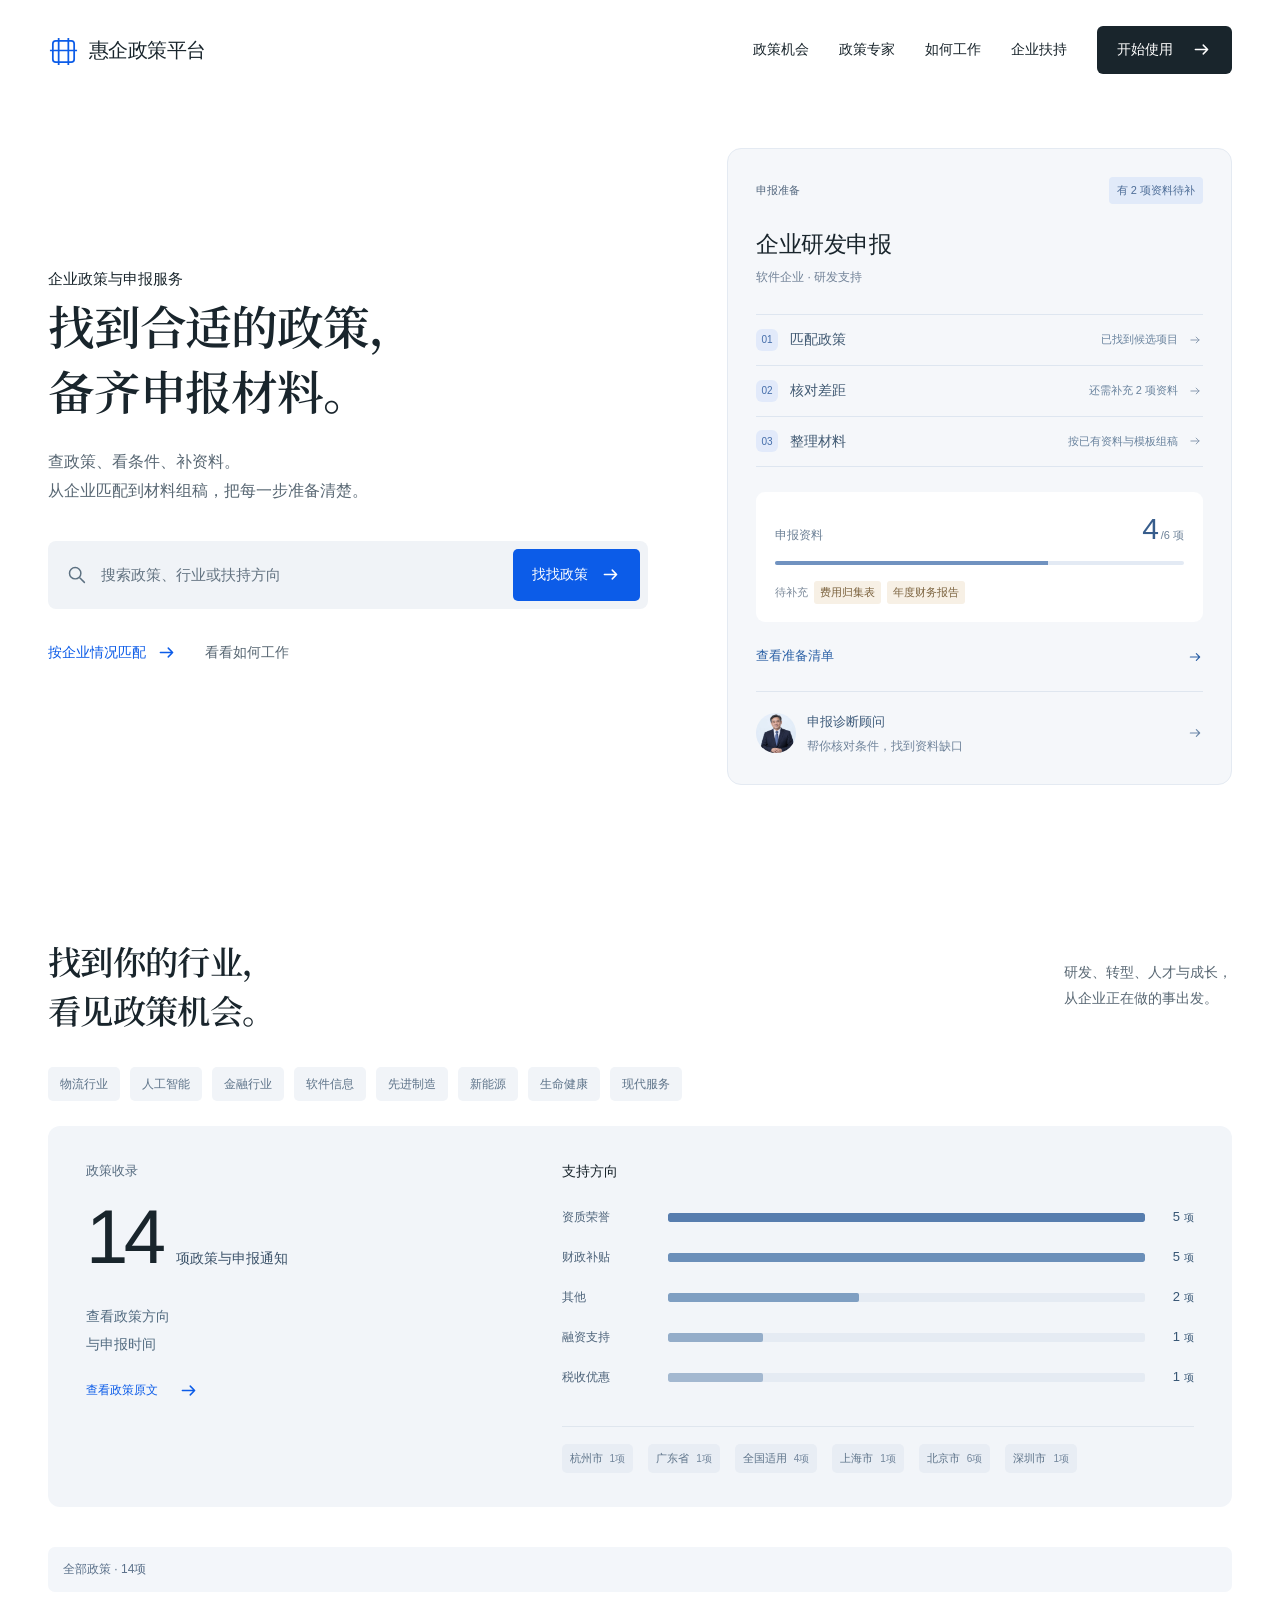
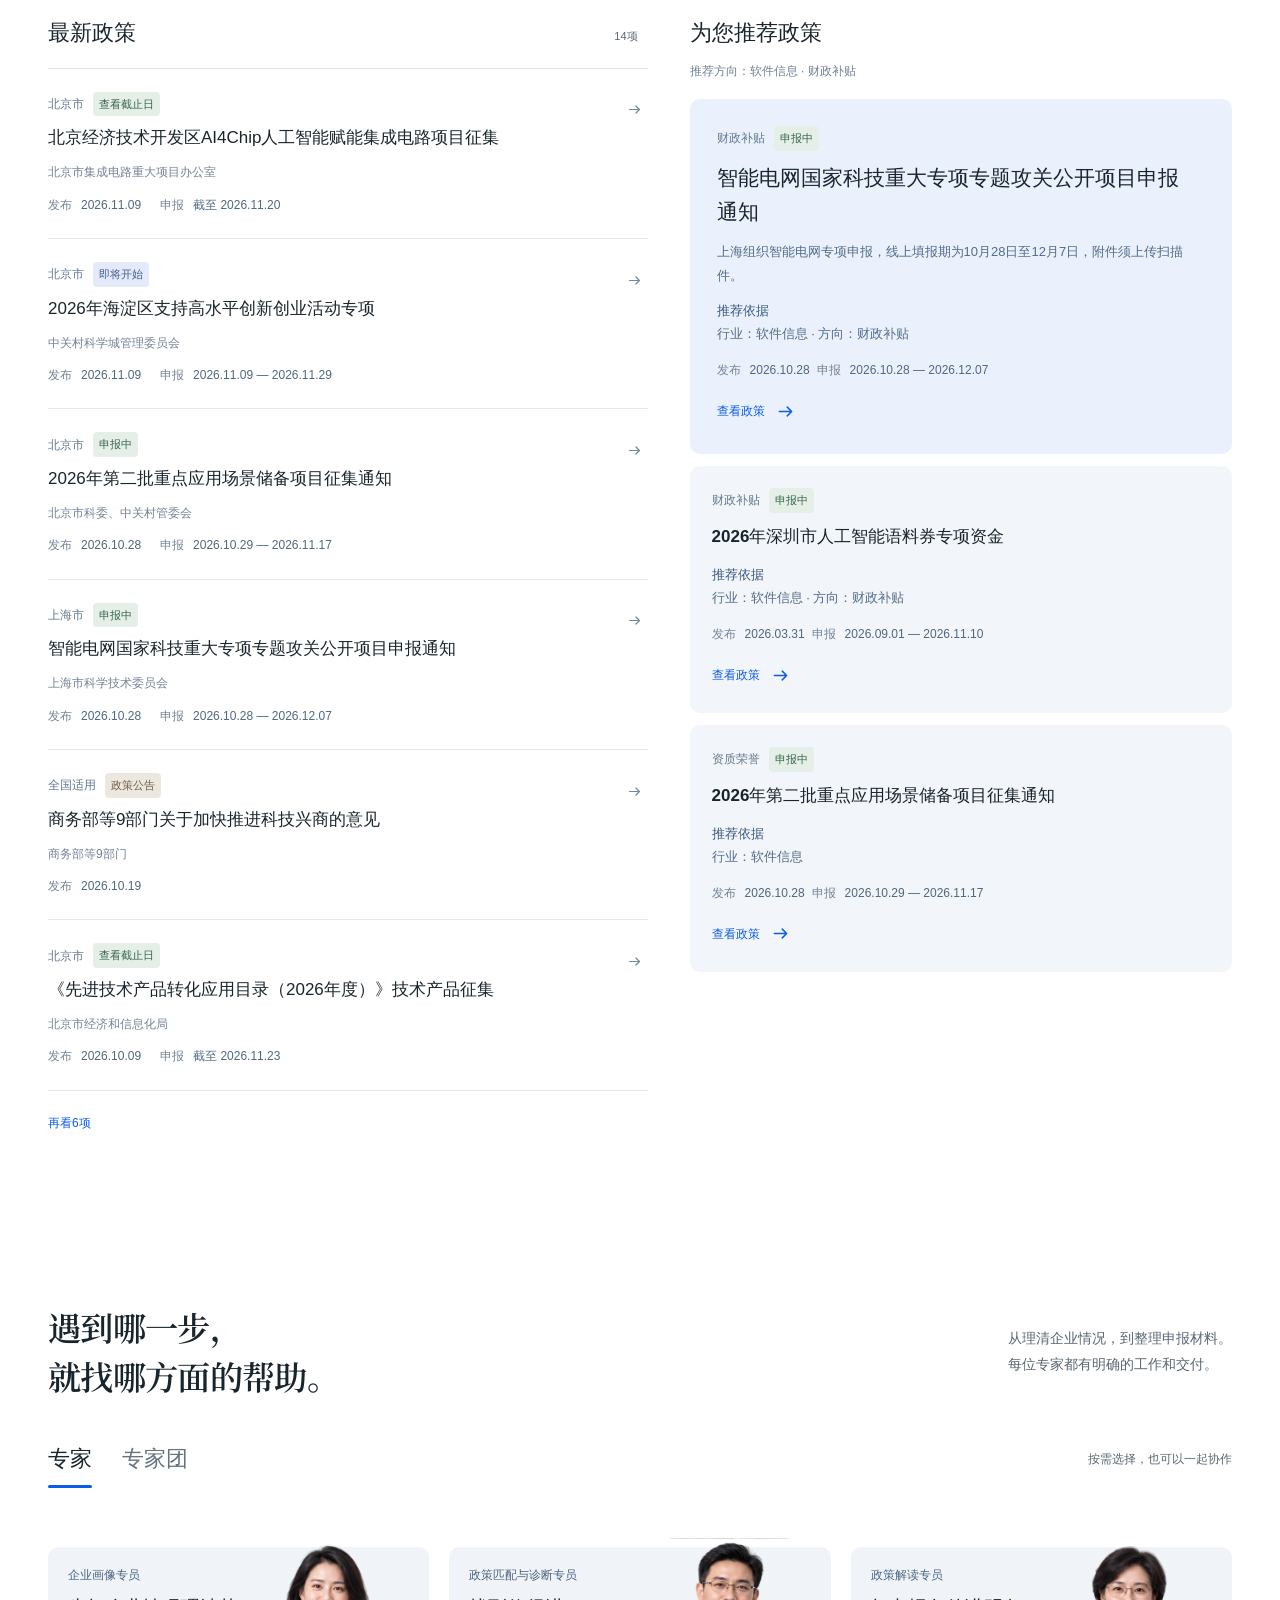
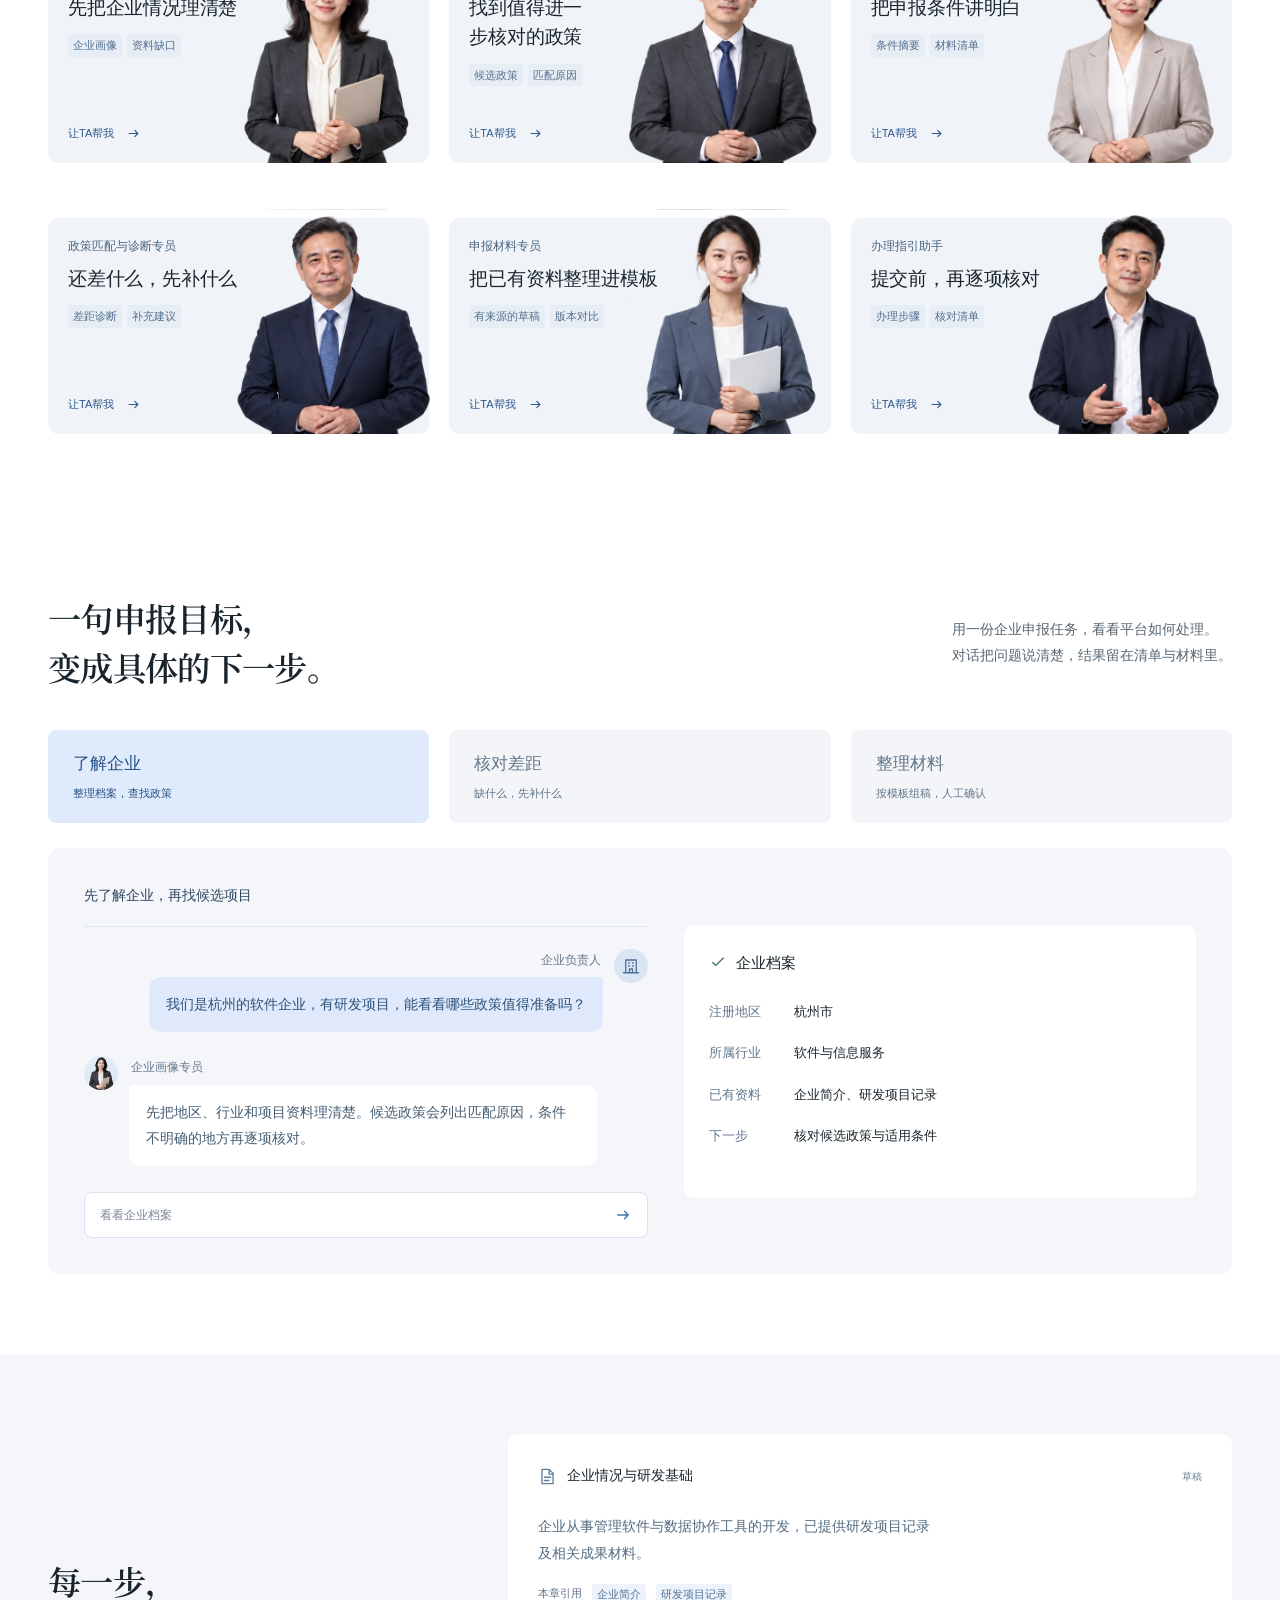
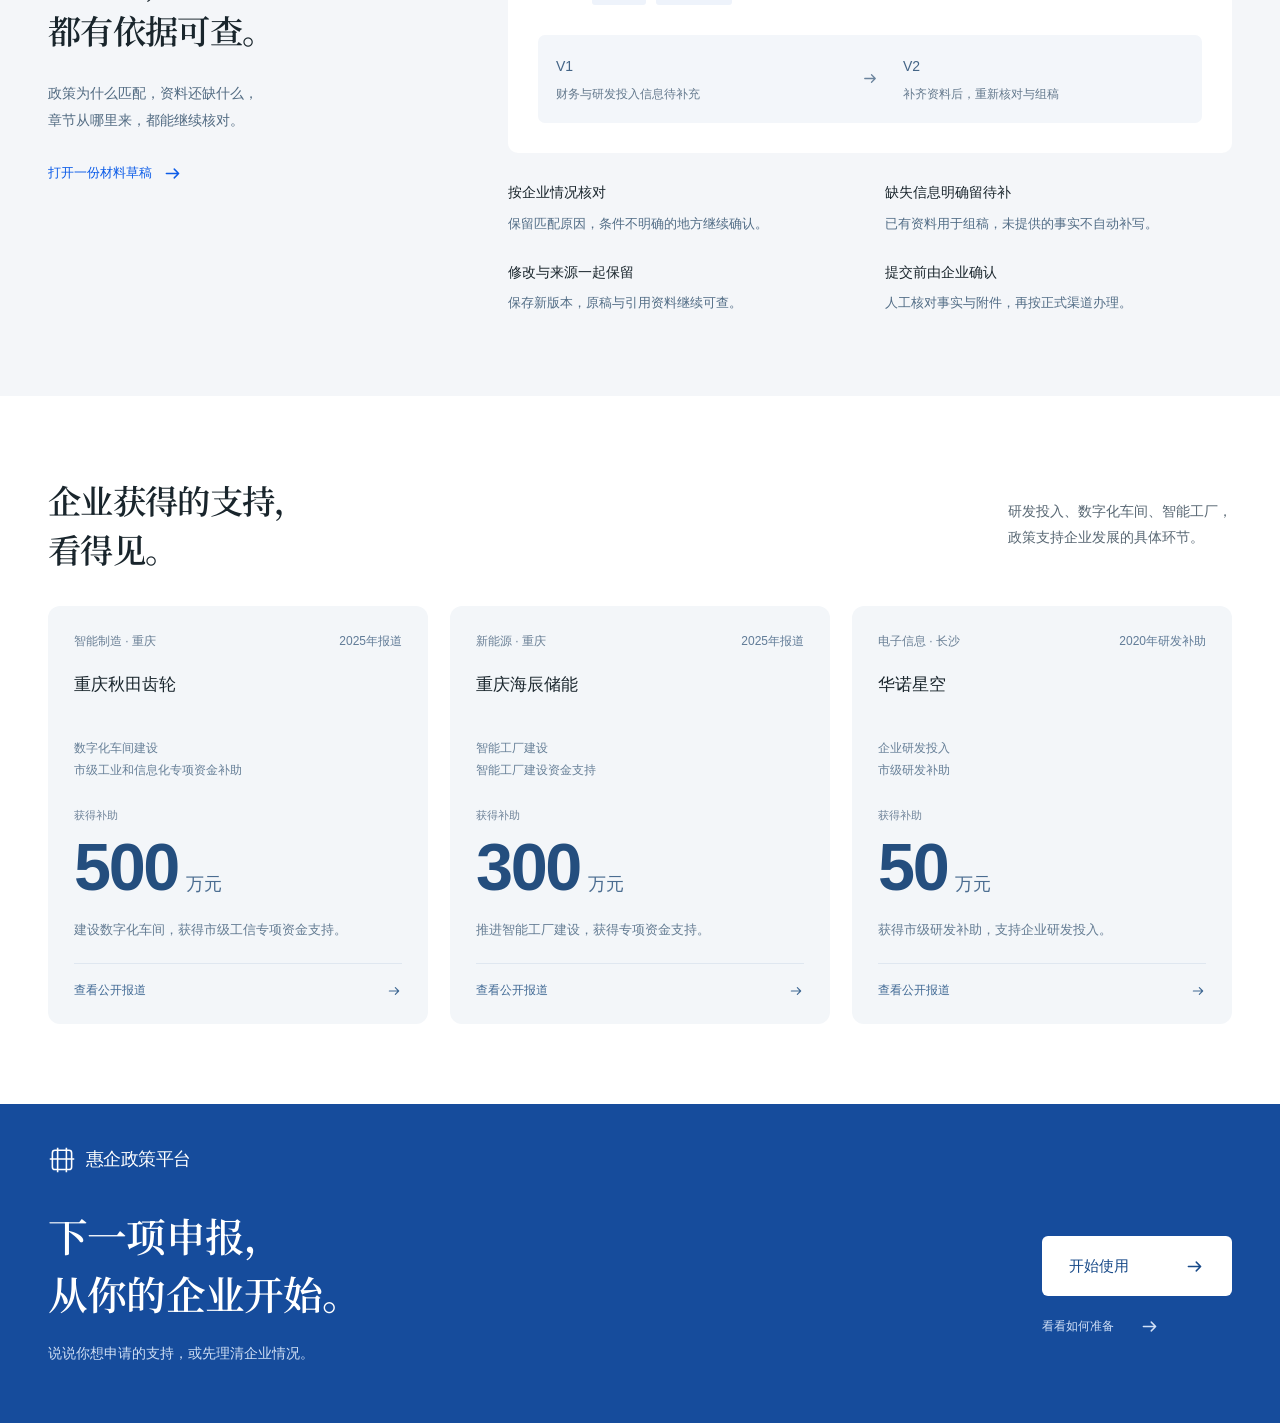
==== commit 3e6f5cf6: "Publish v2.4: MRD policy types, hide failed summary, source links, feedback, regenerate, record canc" ====
--- a/landing.html
+++ b/landing.html
@@ -3,14 +3,16 @@
 <head>
   <meta charset="utf-8"><meta name="viewport" content="width=device-width,initial-scale=1">
   <meta name="theme-color" content="#f4f6fa">
-  <title>惠企政策平台 · 找到政策，准备申报</title>
-  <meta name="description" content="了解企业情况、查找候选政策、核对申报差距，按已有资料整理申报材料。">
+  <title>企政策智能体V2.3</title>
+  <meta name="description" content="企政策智能体V2.3">
+  <meta property="og:title" content="企政策智能体V2.3">
+  <meta property="og:description" content="企政策智能体V2.3">
   <link rel="icon" href="data:image/svg+xml,%3Csvg xmlns='http://www.w3.org/2000/svg' viewBox='0 0 40 40'%3E%3Crect width='40' height='40' rx='8' fill='%230c5ce8'/%3E%3Cpath d='M11 12h18v16H11zM16 8v24m8-24v24M8 20h24' stroke='white' fill='none' stroke-width='2'/%3E%3C/svg%3E">
   <link rel="preload" href="assets/landing/policy-serif-display-v2.woff2" as="font" type="font/woff2" crossorigin>
   <link rel="stylesheet" href="landing.css?v=20261102-material-cards">
   <script defer src="expert-personas.js?v=20261102-material-cards"></script>
   <script defer src="public-policy-data.js?v=20261102-material-cards"></script>
-  <script defer src="landing-data.js?v=20261102-material-cards"></script><script defer src="landing.js?v=v23-own"></script>
+  <script defer src="landing-data.js?v=20261102-material-cards"></script><script defer src="landing.js?v=mrd-1119"></script>
 </head>
 <body>
   <a class="skip-link" href="#main">跳到主要内容</a>
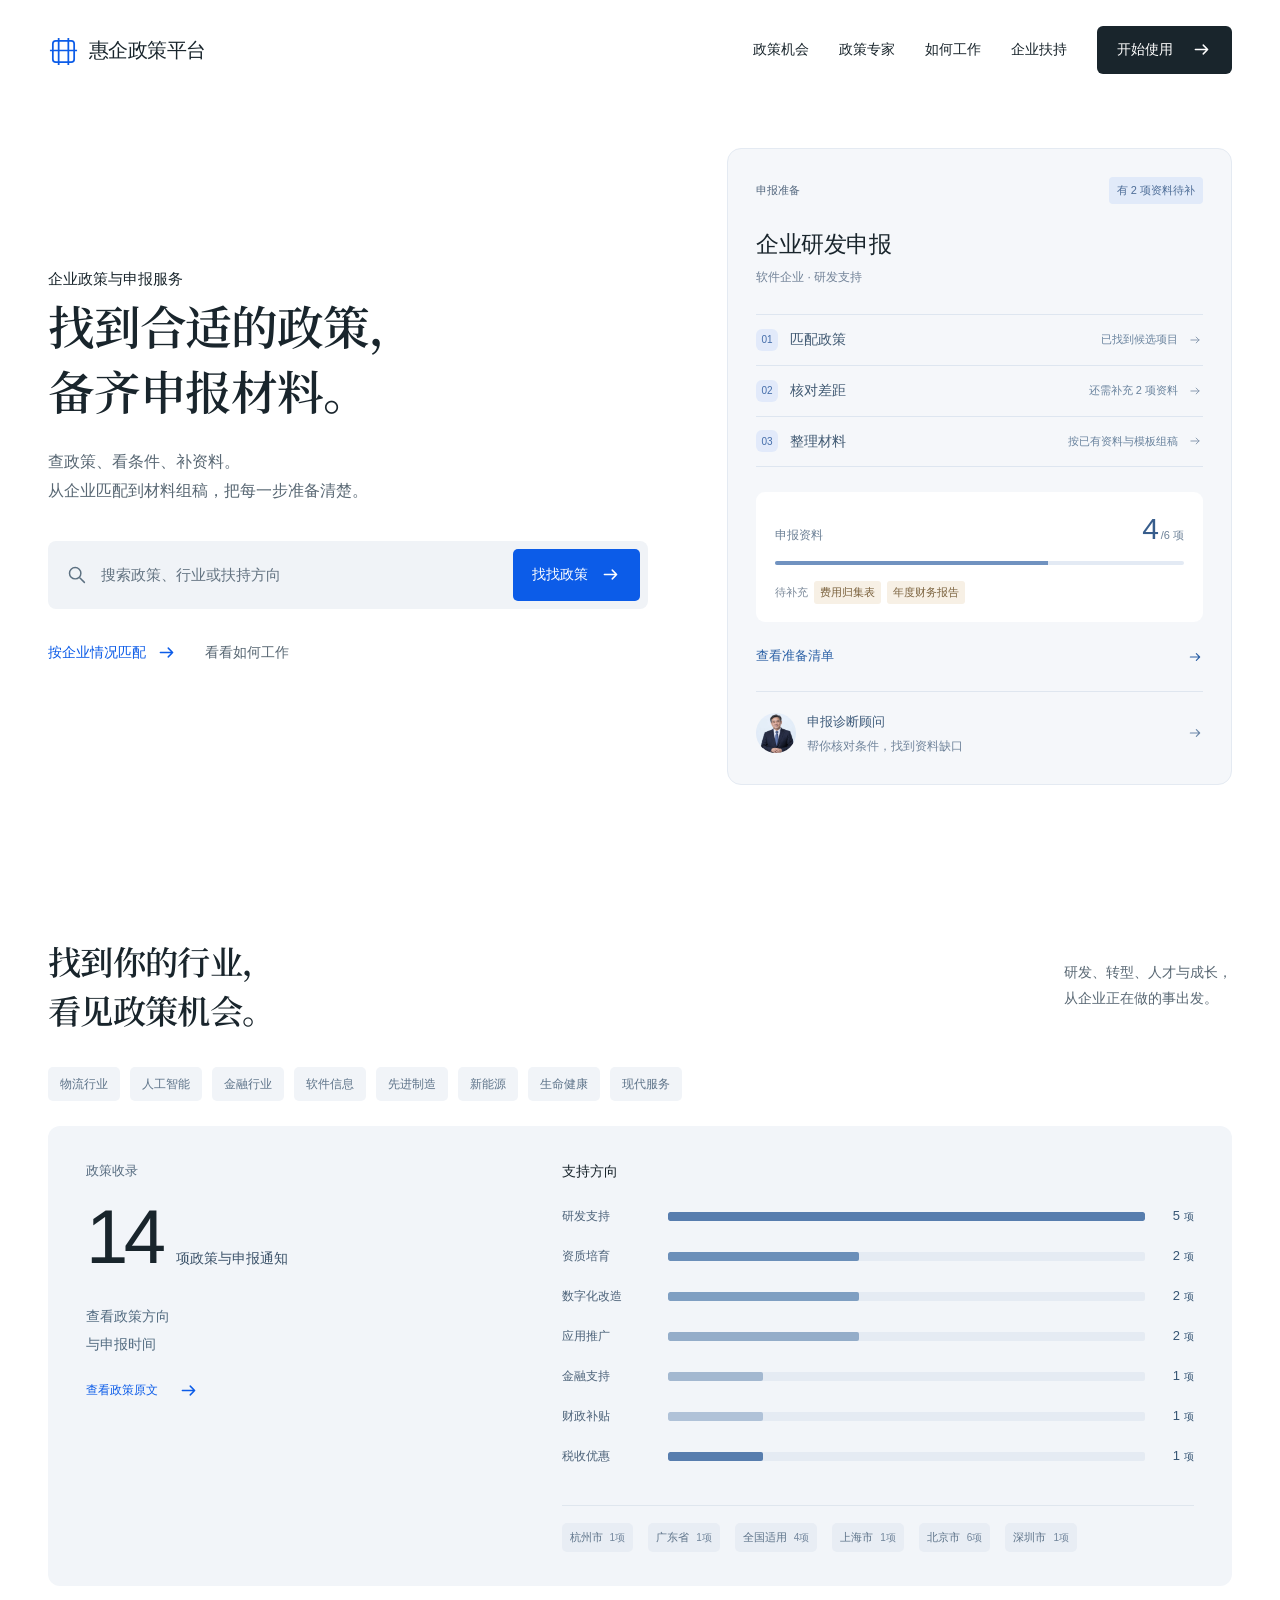
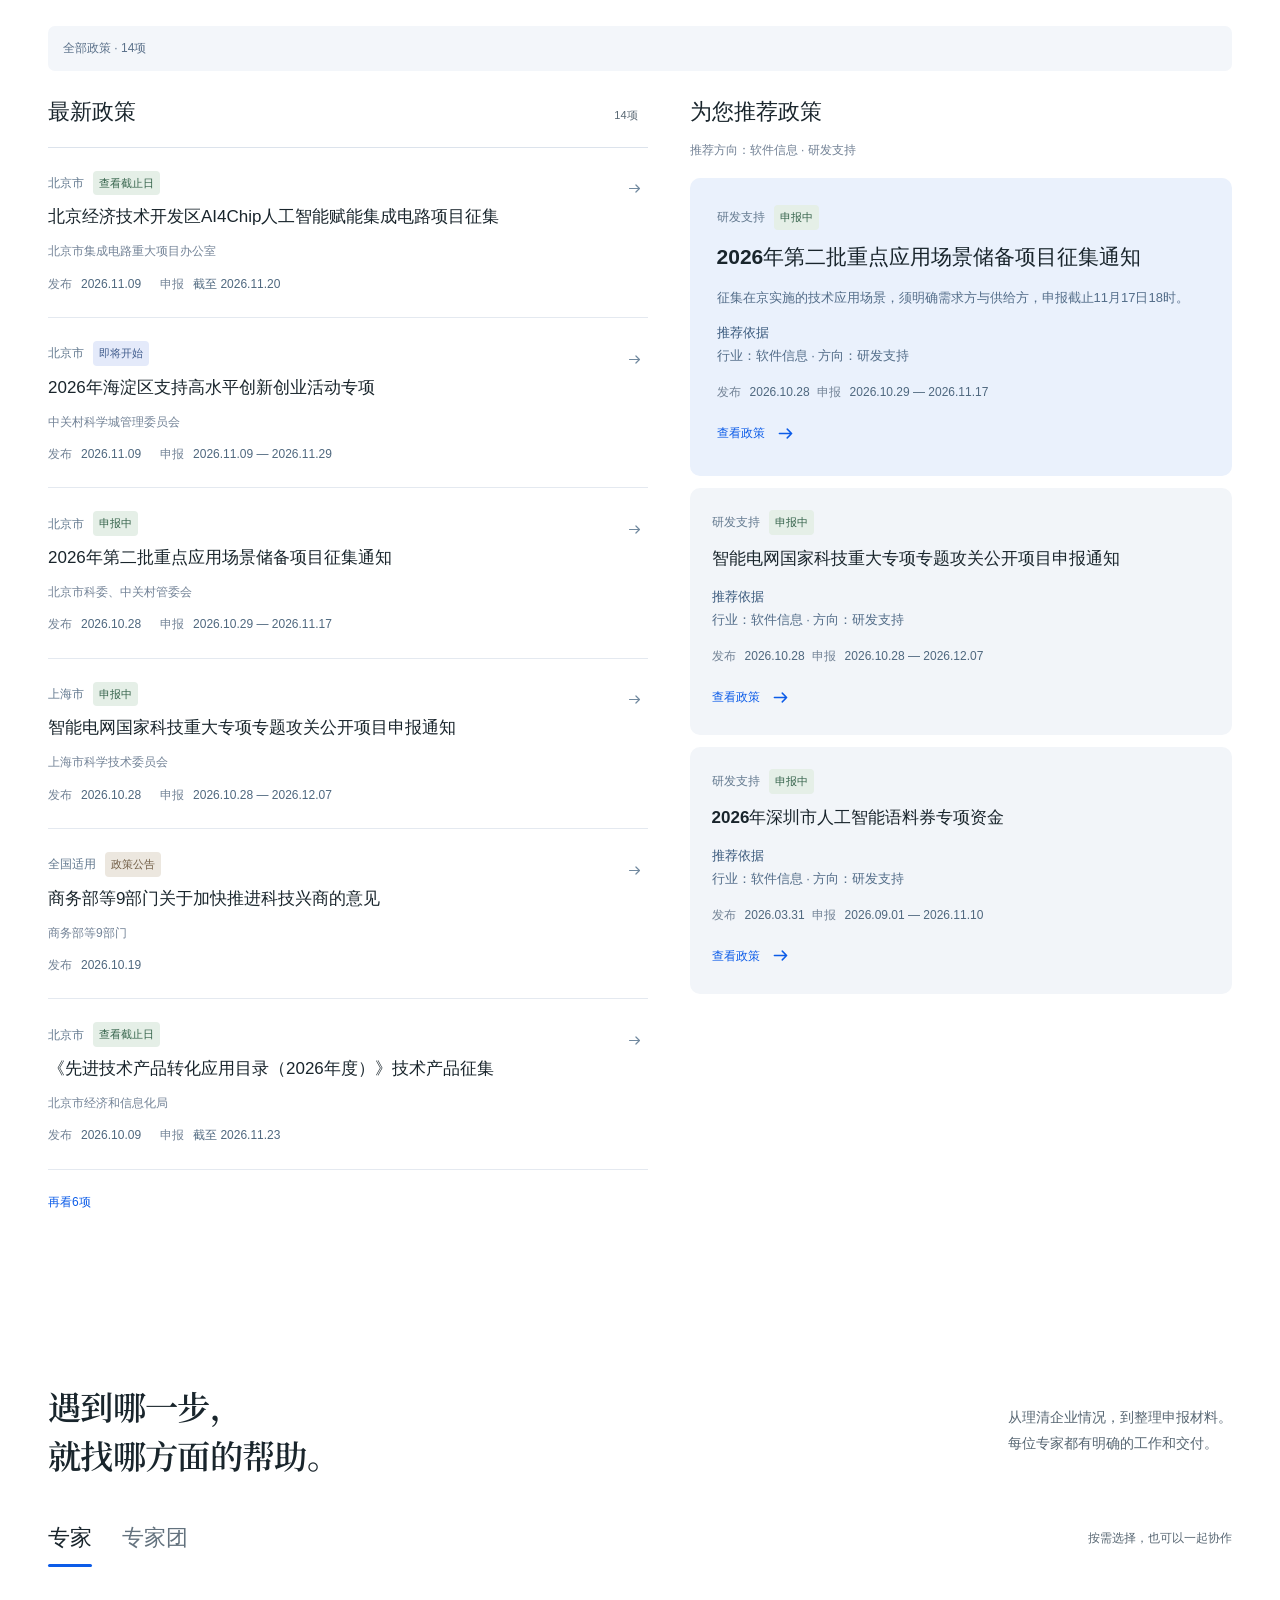
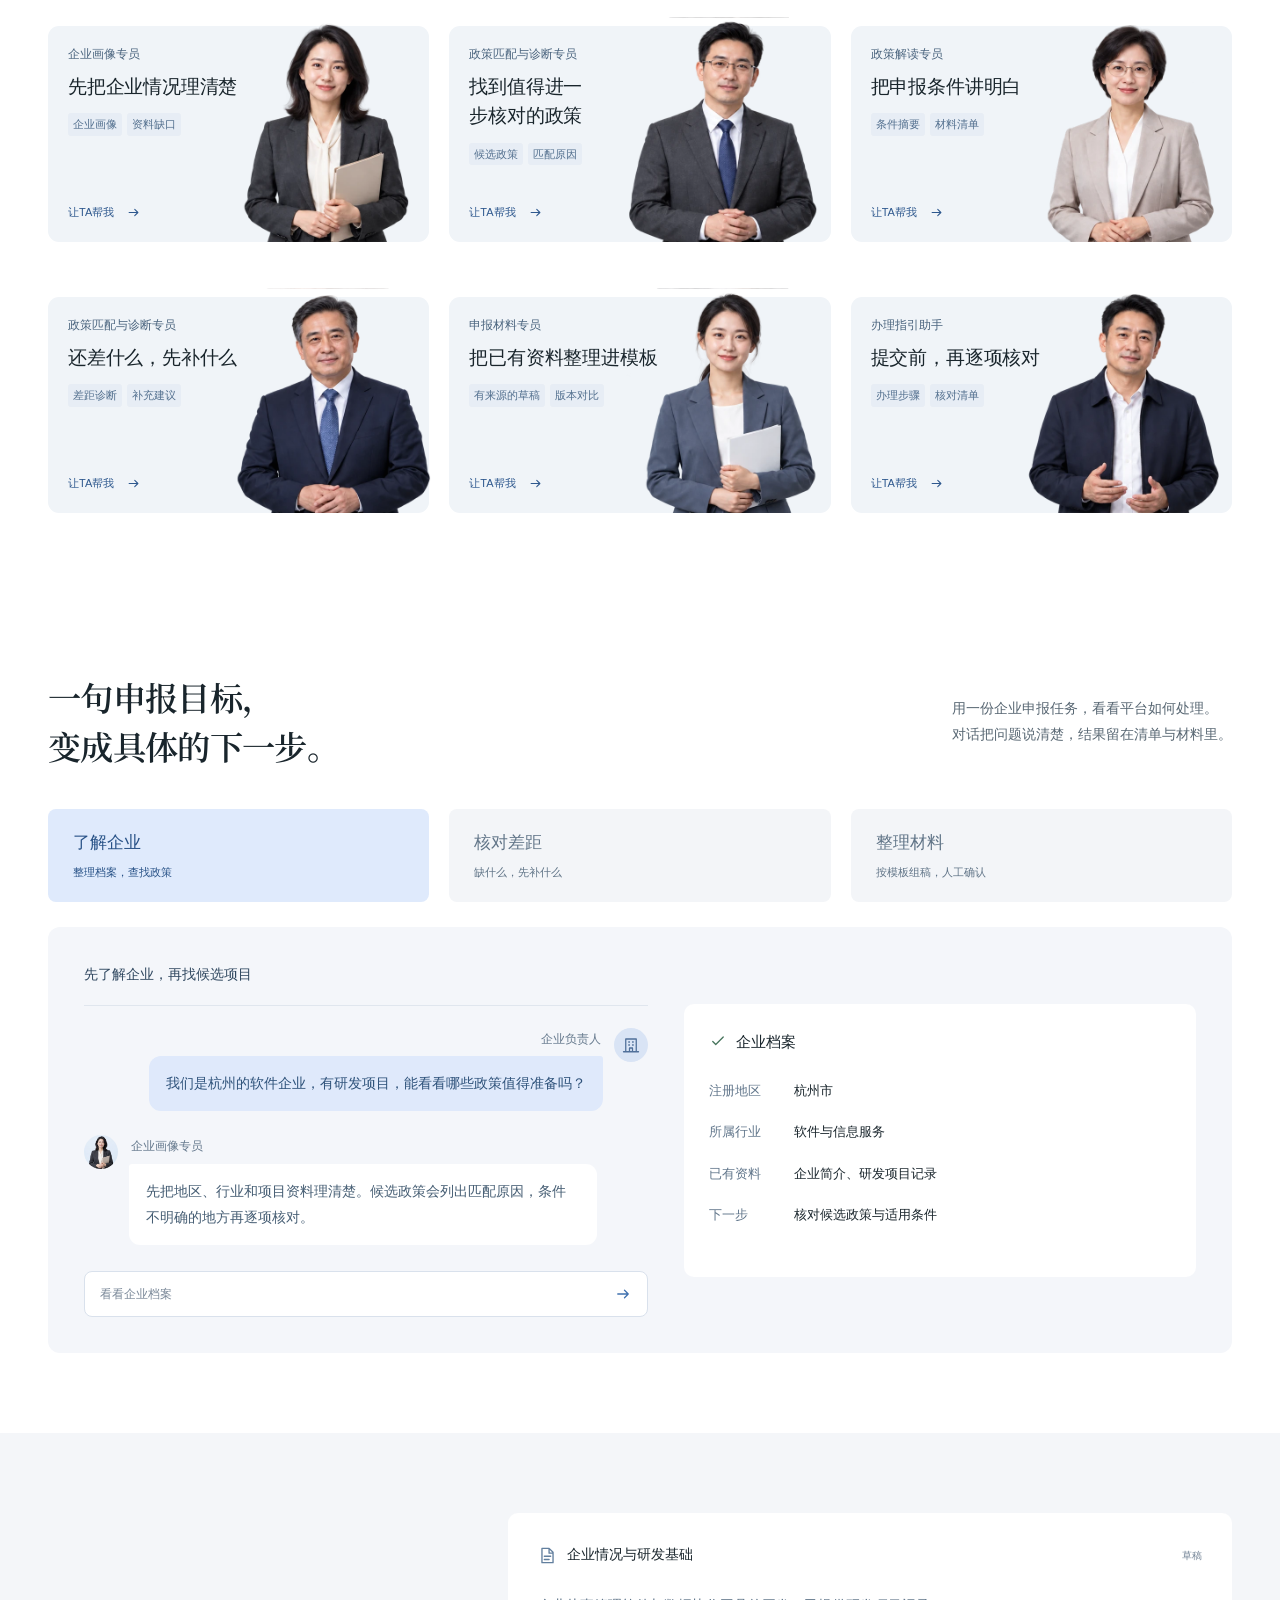
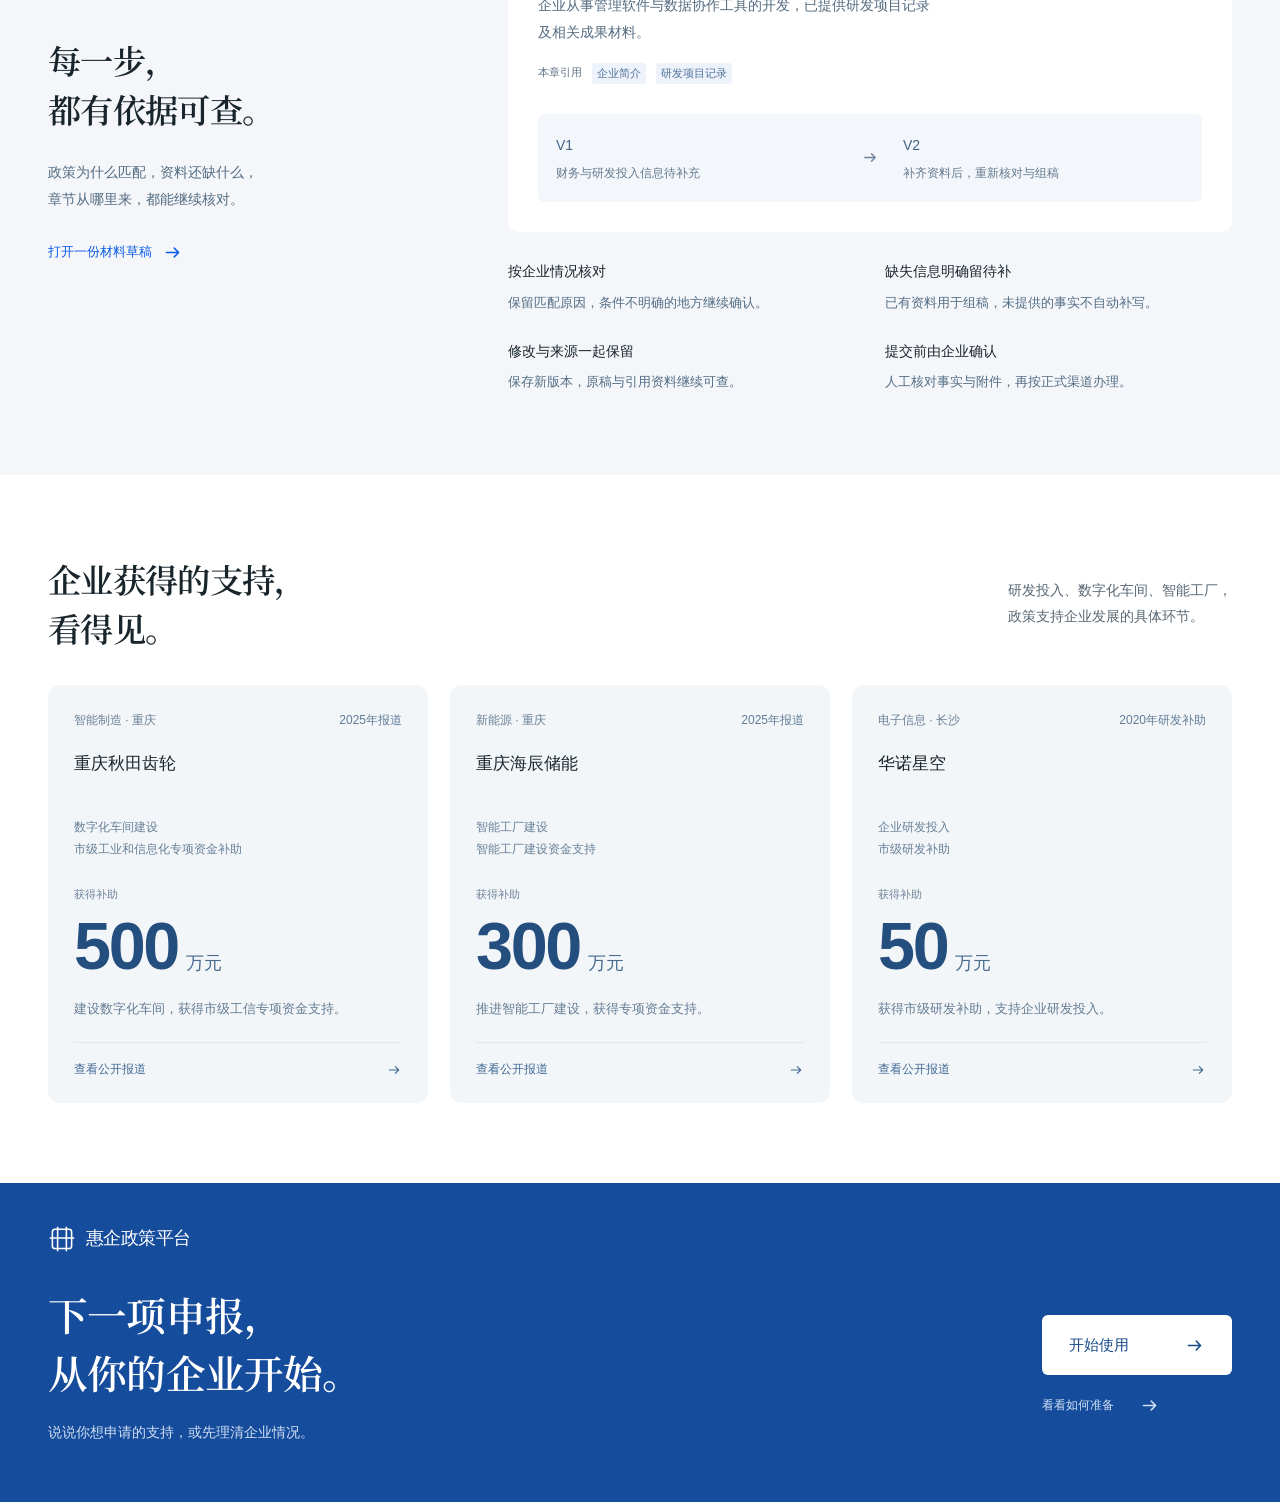
==== commit 0305fde7: "Restore V2.3 (content of 9d488b8); V2.4 moved to huiqi-prep-v2-4-20261120 Co-Authored-By: Claude Opu" ====
--- a/landing.html
+++ b/landing.html
@@ -12,7 +12,7 @@
   <link rel="stylesheet" href="landing.css?v=20261102-material-cards">
   <script defer src="expert-personas.js?v=20261102-material-cards"></script>
   <script defer src="public-policy-data.js?v=20261102-material-cards"></script>
-  <script defer src="landing-data.js?v=20261102-material-cards"></script><script defer src="landing.js?v=mrd-1119"></script>
+  <script defer src="landing-data.js?v=20261102-material-cards"></script><script defer src="landing.js?v=v23-own"></script>
 </head>
 <body>
   <a class="skip-link" href="#main">跳到主要内容</a>
